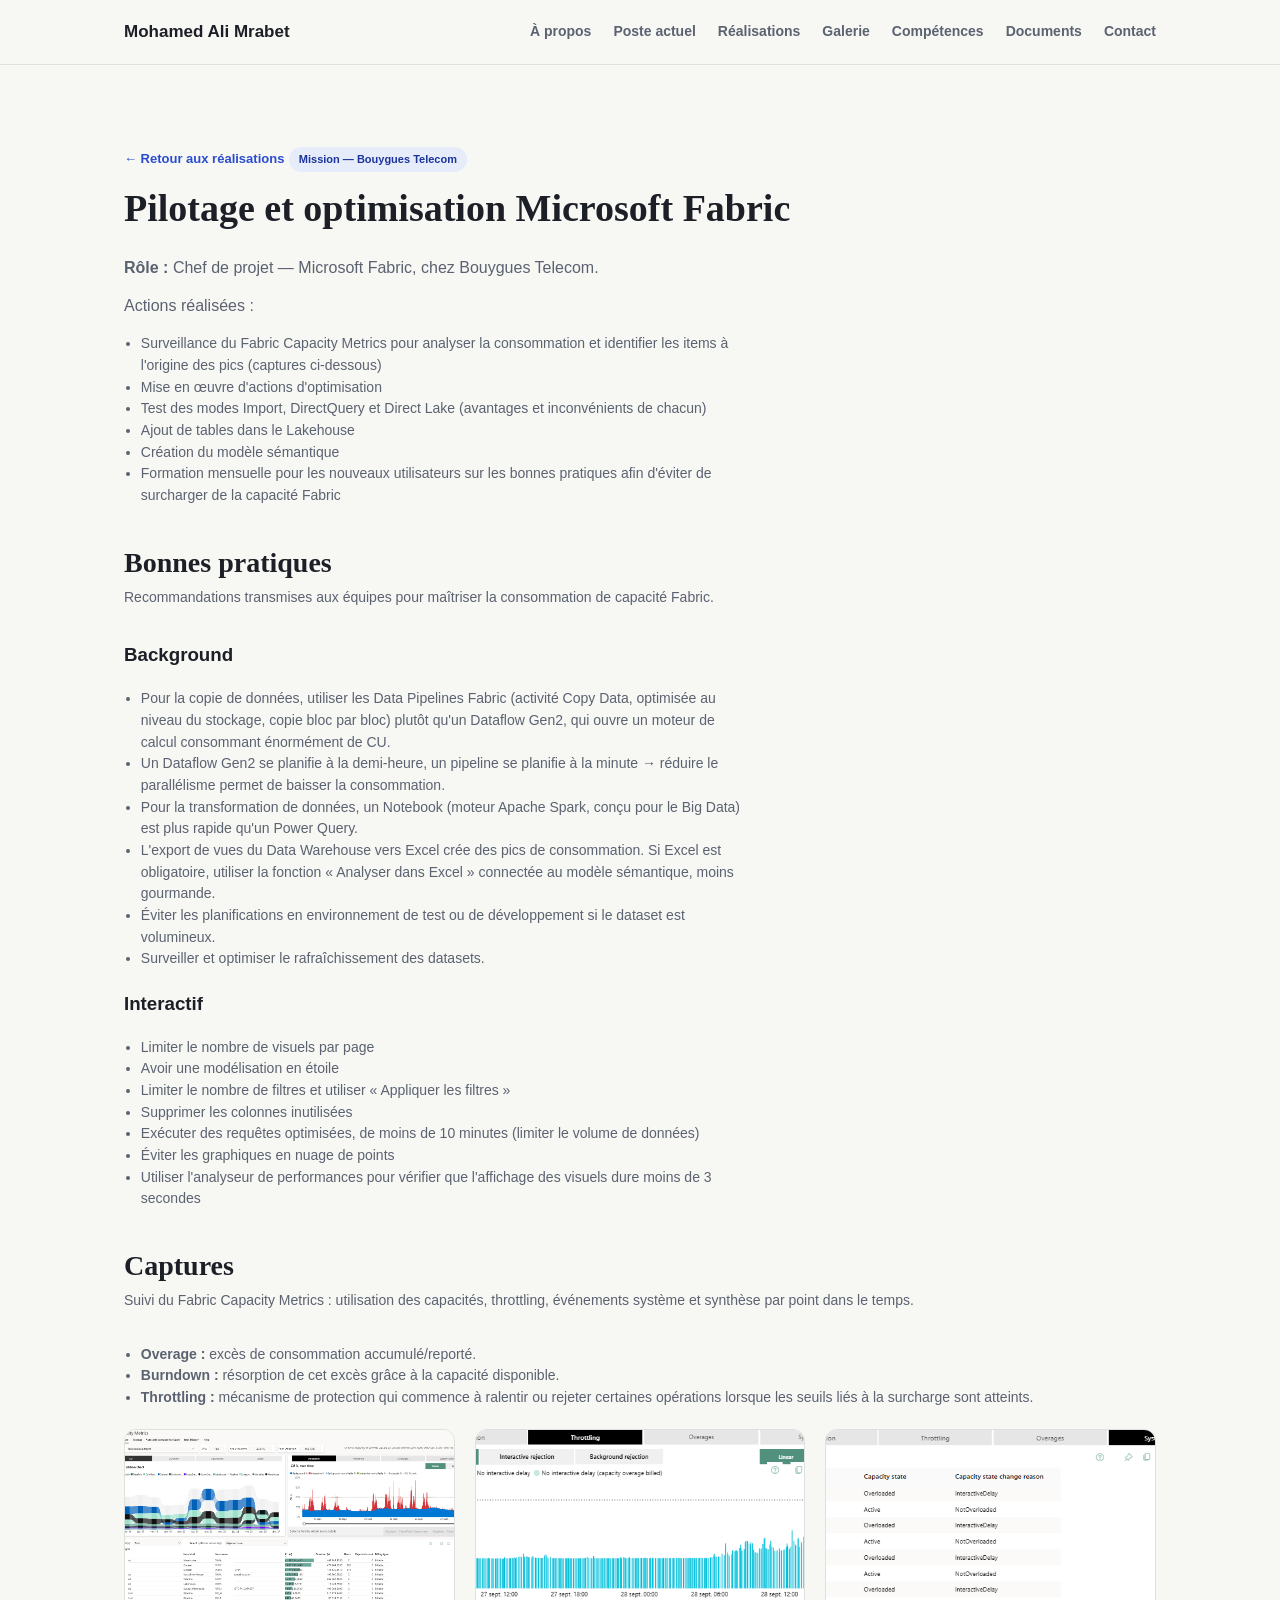
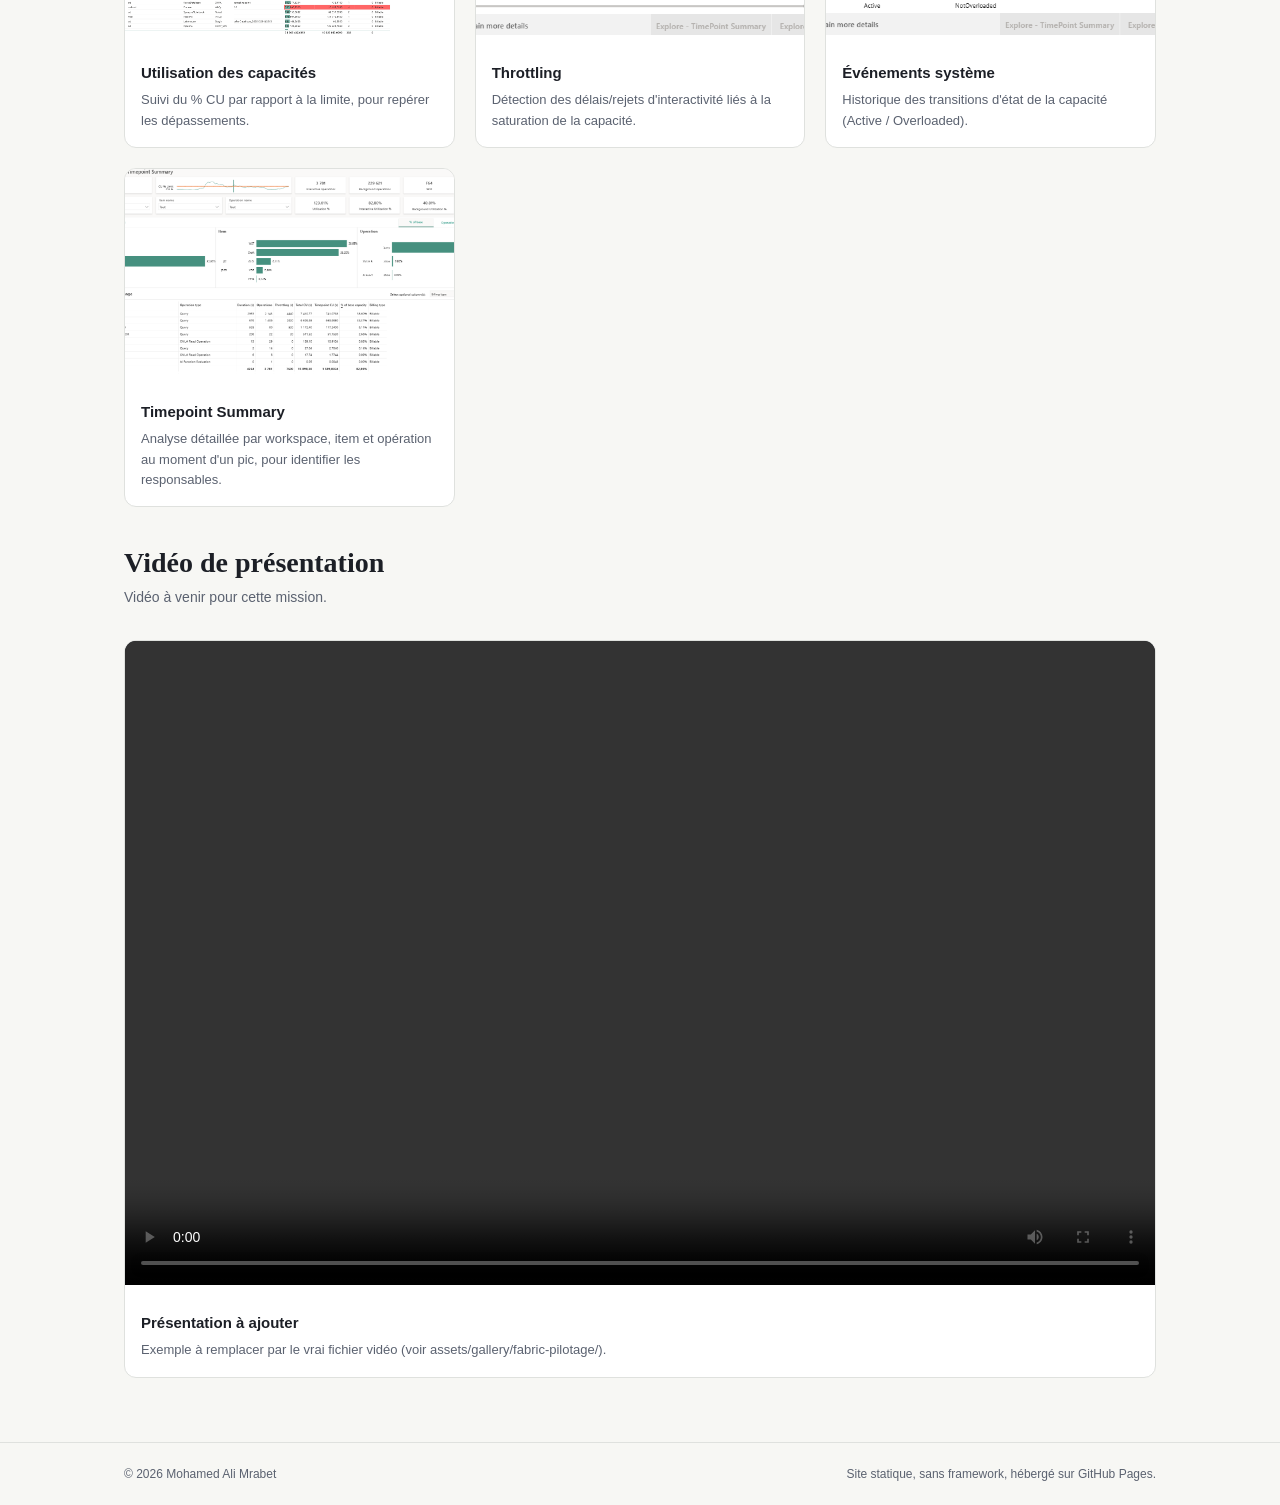
==== realisations/fabric-pilotage.html @ 80b80683 "Captures: ajoute les définitions Burndown et Throttling, corrige les fautes" ====
<!doctype html>
<html lang="fr">
<head>
  <meta charset="utf-8">
  <meta name="viewport" content="width=device-width, initial-scale=1">
  <meta name="theme-color" content="#f7f7f4">
  <title>Pilotage et optimisation Microsoft Fabric — Mohamed Ali Mrabet</title>
  <meta name="description" content="Détail de la mission de pilotage et d'optimisation Microsoft Fabric chez Bouygues Telecom.">
  <link rel="stylesheet" href="../assets/css/style.css">
</head>
<body>
  <header class="site-header">
    <div class="wrap">
      <a class="brand" href="../index.html#accueil">Mohamed Ali Mrabet</a>
      <button class="nav-toggle" id="nav-toggle" aria-expanded="false" aria-controls="primary-nav">
        <span></span><span></span><span></span>
        <span class="sr-only">Menu</span>
      </button>
      <nav class="primary-nav" id="primary-nav">
        <a href="../index.html#apropos">À propos</a>
        <a href="../index.html#poste-actuel">Poste actuel</a>
        <a href="../index.html#realisations">Réalisations</a>
        <a href="../galerie.html">Galerie</a>
        <a href="../index.html#competences">Compétences</a>
        <a href="../index.html#documents">Documents</a>
        <a href="../index.html#contact">Contact</a>
      </nav>
    </div>
  </header>

  <main>
    <section class="section">
      <div class="wrap">
        <a class="card-link" href="../index.html#realisations">← Retour aux réalisations</a>
        <span class="tag tag-progress" style="margin-top:18px;display:inline-block;">Mission — Bouygues Telecom</span>
        <h1 style="font:600 clamp(26px,4vw,38px)/1.2 Georgia, 'Times New Roman', serif; margin:14px 0 24px;">
          Pilotage et optimisation Microsoft Fabric
        </h1>

        <div class="about-text" style="max-width:70ch;">
          <p>
            <strong>Rôle :</strong> Chef de projet — Microsoft Fabric, chez Bouygues Telecom.
          </p>
          <p>Actions réalisées :</p>
          <ul style="color:var(--muted); font-size:14px; padding-left:1.2em; margin:0 0 14px;">
            <li>Surveillance du Fabric Capacity Metrics pour analyser la consommation et identifier les items à l'origine des pics (captures ci-dessous)</li>
            <li>Mise en œuvre d'actions d'optimisation</li>
            <li>Test des modes Import, DirectQuery et Direct Lake (avantages et inconvénients de chacun)</li>
            <li>Ajout de tables dans le Lakehouse</li>
            <li>Création du modèle sémantique</li>
            <li>Formation mensuelle pour les nouveaux utilisateurs sur les bonnes pratiques afin d'éviter de surcharger de la capacité Fabric</li>
          </ul>
        </div>

        <h2 style="margin-top:40px;">Bonnes pratiques</h2>
        <p class="section-intro">Recommandations transmises aux équipes pour maîtriser la consommation de capacité Fabric.</p>

        <div class="about-text" style="max-width:70ch;">
          <h3>Background</h3>
          <ul style="color:var(--muted); font-size:14px; padding-left:1.2em; margin:0 0 14px;">
            <li>
              Pour la copie de données, utiliser les Data Pipelines Fabric (activité Copy Data,
              optimisée au niveau du stockage, copie bloc par bloc) plutôt qu'un Dataflow Gen2, qui
              ouvre un moteur de calcul consommant énormément de CU.
            </li>
            <li>Un Dataflow Gen2 se planifie à la demi-heure, un pipeline se planifie à la minute → réduire le parallélisme permet de baisser la consommation.</li>
            <li>Pour la transformation de données, un Notebook (moteur Apache Spark, conçu pour le Big Data) est plus rapide qu'un Power Query.</li>
            <li>L'export de vues du Data Warehouse vers Excel crée des pics de consommation. Si Excel est obligatoire, utiliser la fonction « Analyser dans Excel » connectée au modèle sémantique, moins gourmande.</li>
            <li>Éviter les planifications en environnement de test ou de développement si le dataset est volumineux.</li>
            <li>Surveiller et optimiser le rafraîchissement des datasets.</li>
          </ul>

          <h3>Interactif</h3>
          <ul style="color:var(--muted); font-size:14px; padding-left:1.2em; margin:0 0 14px;">
            <li>Limiter le nombre de visuels par page</li>
            <li>Avoir une modélisation en étoile</li>
            <li>Limiter le nombre de filtres et utiliser « Appliquer les filtres »</li>
            <li>Supprimer les colonnes inutilisées</li>
            <li>Exécuter des requêtes optimisées, de moins de 10 minutes (limiter le volume de données)</li>
            <li>Éviter les graphiques en nuage de points</li>
            <li>Utiliser l'analyseur de performances pour vérifier que l'affichage des visuels dure moins de 3 secondes</li>
          </ul>
        </div>

        <h2 style="margin-top:40px;">Captures</h2>
        <p class="section-intro">Suivi du Fabric Capacity Metrics : utilisation des capacités, throttling, événements système et synthèse par point dans le temps.</p>
        <ul style="color:var(--muted); font-size:14px; padding-left:1.2em; margin:0 0 20px;">
          <li><strong>Overage :</strong> excès de consommation accumulé/reporté.</li>
          <li><strong>Burndown :</strong> résorption de cet excès grâce à la capacité disponible.</li>
          <li><strong>Throttling :</strong> mécanisme de protection qui commence à ralentir ou rejeter certaines opérations lorsque les seuils liés à la surcharge sont atteints.</li>
        </ul>
        <div class="gallery-grid">
          <article class="gallery-card">
            <div class="gallery-media">
              <img class="lightbox-trigger" src="../assets/gallery/fabric-pilotage/capacity-metrics-utilization.png" alt="Fabric Capacity Metrics : utilisation des capacités (CU %) dans le temps" loading="lazy">
            </div>
            <div class="gallery-body">
              <h3>Utilisation des capacités</h3>
              <p>Suivi du % CU par rapport à la limite, pour repérer les dépassements.</p>
            </div>
          </article>
          <article class="gallery-card">
            <div class="gallery-media">
              <img class="lightbox-trigger" src="../assets/gallery/fabric-pilotage/capacity-metrics-throttling.png" alt="Fabric Capacity Metrics : délai d'interactivité (throttling)" loading="lazy">
            </div>
            <div class="gallery-body">
              <h3>Throttling</h3>
              <p>Détection des délais/rejets d'interactivité liés à la saturation de la capacité.</p>
            </div>
          </article>
          <article class="gallery-card">
            <div class="gallery-media">
              <img class="lightbox-trigger" src="../assets/gallery/fabric-pilotage/capacity-metrics-system-events.png" alt="Fabric Capacity Metrics : événements système (changements d'état de capacité)" loading="lazy">
            </div>
            <div class="gallery-body">
              <h3>Événements système</h3>
              <p>Historique des transitions d'état de la capacité (Active / Overloaded).</p>
            </div>
          </article>
          <article class="gallery-card">
            <div class="gallery-media">
              <img class="lightbox-trigger" src="../assets/gallery/fabric-pilotage/capacity-metrics-timepoint-summary.png" alt="Fabric Capacity Metrics : synthèse détaillée à un instant donné (Timepoint Summary)" loading="lazy">
            </div>
            <div class="gallery-body">
              <h3>Timepoint Summary</h3>
              <p>Analyse détaillée par workspace, item et opération au moment d'un pic, pour identifier les responsables.</p>
            </div>
          </article>
        </div>

        <h2 style="margin-top:40px;">Vidéo de présentation</h2>
        <p class="section-intro">Vidéo à venir pour cette mission.</p>
        <div class="gallery-grid">
          <article class="gallery-card card-placeholder">
            <div class="gallery-media">
              <video src="../assets/gallery/fabric-pilotage/presentation.mp4" controls preload="metadata"></video>
            </div>
            <div class="gallery-body">
              <h3>Présentation à ajouter</h3>
              <p>Exemple à remplacer par le vrai fichier vidéo (voir assets/gallery/fabric-pilotage/).</p>
            </div>
          </article>
        </div>
      </div>
    </section>
  </main>

  <div class="lightbox" id="lightbox" hidden>
    <button class="lightbox-close" id="lightbox-close" aria-label="Fermer">✕</button>
    <div class="lightbox-content" id="lightbox-content"></div>
  </div>

  <footer class="site-footer">
    <div class="wrap">
      <span>&copy; <span id="year"></span> Mohamed Ali Mrabet</span>
      <span>Site statique, sans framework, hébergé sur GitHub Pages.</span>
    </div>
  </footer>

  <script src="../assets/js/main.js"></script>
  <script src="../assets/js/lightbox.js"></script>
</body>
</html>
---- assets/css/style.css ----
:root {
  color-scheme: light;
  --bg: #f7f7f4;
  --ink: #1c1f26;
  --muted: #5b6270;
  --line: #dfe1de;
  --card: #ffffff;
  --accent: #2a4dd0;
  --accent-dark: #1c359a;
  --accent-soft: #e7ecfb;
  --warn: #b4652e;
  font-family: "Segoe UI", Tahoma, sans-serif;
}
* { box-sizing: border-box; }
html { scroll-behavior: smooth; }
body { margin: 0; background: var(--bg); color: var(--ink); line-height: 1.55; }
.sr-only {
  position: absolute; width: 1px; height: 1px; padding: 0; margin: -1px;
  overflow: hidden; clip: rect(0,0,0,0); white-space: nowrap; border: 0;
}
.wrap { max-width: 1080px; margin: 0 auto; padding: 0 24px; }

/* Header */
.site-header {
  position: sticky; top: 0; z-index: 20; background: rgba(247,247,244,.92);
  backdrop-filter: blur(6px); border-bottom: 1px solid var(--line);
}
.site-header .wrap { display: flex; align-items: center; justify-content: space-between; min-height: 64px; }
.brand { font-weight: 700; color: var(--ink); text-decoration: none; font-size: 17px; }
.primary-nav { display: flex; gap: 22px; }
.primary-nav a { color: var(--muted); text-decoration: none; font-size: 14px; font-weight: 600; }
.primary-nav a:hover, .primary-nav a:focus-visible { color: var(--accent); }
.nav-toggle {
  display: none; flex-direction: column; justify-content: center; gap: 5px;
  width: 38px; height: 38px; border: 1px solid var(--line); background: var(--card);
  border-radius: 8px; cursor: pointer;
}
.nav-toggle span { display: block; height: 2px; margin: 0 8px; background: var(--ink); }

/* Hero */
.hero { padding: 76px 0 64px; }
.eyebrow { color: var(--accent); font-weight: 700; font-size: 13px; text-transform: uppercase; letter-spacing: .08em; margin: 0 0 14px; }
.hero h1 { font: 600 clamp(30px, 4.6vw, 46px)/1.15 Georgia, "Times New Roman", serif; margin: 0 0 18px; max-width: 18ch; }
.lead { color: var(--muted); max-width: 58ch; font-size: 16px; margin: 0 0 30px; }
.cta-row { display: flex; gap: 14px; flex-wrap: wrap; }
.btn {
  display: inline-block; padding: 12px 20px; border-radius: 8px; font-weight: 700;
  text-decoration: none; font-size: 14px; border: 1px solid transparent;
}
.btn-primary { background: var(--accent); color: #fff; }
.btn-primary:hover { background: var(--accent-dark); }
.btn-ghost { background: transparent; color: var(--ink); border-color: var(--line); }
.btn-ghost:hover { border-color: var(--accent); color: var(--accent); }

/* Sections */
.section { padding: 64px 0; }
.section.alt { background: #f0f1ec; }
.section h2 { font: 600 28px Georgia, "Times New Roman", serif; margin: 0 0 8px; }
.section-intro { color: var(--muted); margin: 0 0 32px; font-size: 14px; }
.realisation-group-title {
  font-size: 13px; font-weight: 700; text-transform: uppercase; letter-spacing: .06em;
  color: var(--accent); margin: 36px 0 16px;
}
.realisation-group-title:first-of-type { margin-top: 0; }

/* About */
.about-grid { display: grid; grid-template-columns: 180px 1fr; gap: 36px; align-items: start; }
.about-photo {
  width: 180px; height: 180px; border-radius: 12px; background: var(--accent-soft);
  display: flex; align-items: center; justify-content: center; color: var(--accent);
  font-weight: 700; border: 1px dashed var(--accent);
}
.about-text p { margin: 0 0 14px; color: var(--muted); }

/* Cards / réalisations */
.card-grid { display: grid; grid-template-columns: repeat(auto-fit, minmax(260px, 1fr)); gap: 20px; }
.card {
  background: var(--card); border: 1px solid var(--line); border-radius: 12px; padding: 22px;
}
.card h3 { margin: 10px 0 10px; font-size: 18px; }
.card p { color: var(--muted); font-size: 14px; margin: 0 0 14px; }
.card-placeholder { border-style: dashed; }
.card-clickable { display: block; text-decoration: none; color: inherit; transition: border-color .15s ease, transform .15s ease; }
.card-clickable:hover { border-color: var(--accent); transform: translateY(-2px); }
.tag {
  display: inline-block; font-size: 11px; font-weight: 700; padding: 4px 10px; border-radius: 999px;
}
.tag-progress { background: var(--accent-soft); color: var(--accent-dark); }
.tag-todo { background: #f5ece0; color: var(--warn); }
.tech-list { list-style: none; display: flex; flex-wrap: wrap; gap: 8px; margin: 0; padding: 0; }
.tech-list li { background: var(--bg); border: 1px solid var(--line); border-radius: 999px; padding: 4px 12px; font-size: 12px; color: var(--muted); }
.card-link { display: inline-block; margin-top: 14px; font-size: 13px; font-weight: 700; color: var(--accent); text-decoration: none; }
.card-link:hover { color: var(--accent-dark); }

/* Compétences */
.skills-grid { display: grid; grid-template-columns: repeat(auto-fit, minmax(220px, 1fr)); gap: 24px; }
.skill-group h3 { font-size: 15px; margin: 0 0 12px; }
.tag-list { list-style: none; margin: 0; padding: 0; display: flex; flex-wrap: wrap; gap: 8px; }
.tag-list li { background: var(--card); border: 1px solid var(--line); border-radius: 999px; padding: 6px 14px; font-size: 13px; }

/* Documents */
.doc-grid { display: grid; grid-template-columns: repeat(auto-fit, minmax(220px, 1fr)); gap: 18px; }
.doc-card {
  display: flex; flex-direction: column; gap: 6px; background: var(--card); border: 1px solid var(--line);
  border-radius: 12px; padding: 20px; text-decoration: none; color: var(--ink);
}
.doc-card:hover { border-color: var(--accent); }
.doc-icon { font-size: 22px; }
.doc-name { font-weight: 700; }
.doc-hint { font-size: 12px; color: var(--muted); }

/* Contact */
.contact-info { display: flex; gap: 20px; flex-wrap: wrap; color: var(--muted); font-size: 14px; margin: -16px 0 24px; }
.contact-info a { color: var(--muted); text-decoration: none; }
.contact-info a:hover { color: var(--accent); }
.contact-row { display: flex; gap: 14px; flex-wrap: wrap; }

/* Footer */
.site-footer { border-top: 1px solid var(--line); padding: 22px 0; }
.site-footer .wrap { display: flex; justify-content: space-between; flex-wrap: wrap; gap: 8px; color: var(--muted); font-size: 12px; }

/* Galerie */
.gallery-filters { display: flex; flex-wrap: wrap; gap: 10px; margin-bottom: 28px; }
.filter-chip {
  border: 1px solid var(--line); background: var(--card); border-radius: 999px; padding: 8px 16px;
  font-size: 13px; font-weight: 600; color: var(--muted); cursor: pointer;
}
.filter-chip.active, .filter-chip:hover { border-color: var(--accent); color: var(--accent); }
.gallery-grid { display: grid; grid-template-columns: repeat(auto-fit, minmax(260px, 1fr)); gap: 20px; }
.gallery-card { background: var(--card); border: 1px solid var(--line); border-radius: 12px; overflow: hidden; }
.gallery-media { aspect-ratio: 16 / 10; background: var(--bg); display: flex; align-items: center; justify-content: center; }
.gallery-media img { width: 100%; height: 100%; object-fit: cover; cursor: zoom-in; }
.gallery-media iframe { width: 100%; height: 100%; border: 0; }
.gallery-media video { width: 100%; height: 100%; object-fit: contain; background: #10121a; }
.gallery-file-link {
  display: flex; flex-direction: column; align-items: center; gap: 8px; color: var(--accent);
  text-decoration: none; font-weight: 700; font-size: 13px;
}
.gallery-file-icon { font-size: 30px; }
.gallery-body { padding: 16px; }
.gallery-body h3 { margin: 10px 0 6px; font-size: 15px; }
.gallery-body p { margin: 0; color: var(--muted); font-size: 13px; }

.lightbox {
  position: fixed; inset: 0; background: rgba(20, 22, 27, .88); z-index: 50;
  display: flex; align-items: center; justify-content: center; padding: 32px;
}
.lightbox[hidden] { display: none; }
.lightbox-content img { max-width: 100%; max-height: 88vh; border-radius: 8px; }
.lightbox-close {
  position: absolute; top: 20px; right: 24px; background: transparent; border: 0; color: #fff;
  font-size: 22px; cursor: pointer;
}

/* Responsive */
@media (max-width: 760px) {
  .primary-nav {
    position: absolute; top: 64px; left: 0; right: 0; background: var(--bg);
    flex-direction: column; padding: 16px 24px; border-bottom: 1px solid var(--line);
    display: none;
  }
  .primary-nav.open { display: flex; }
  .nav-toggle { display: flex; }
  .about-grid { grid-template-columns: 1fr; }
  .about-photo { width: 120px; height: 120px; }
}
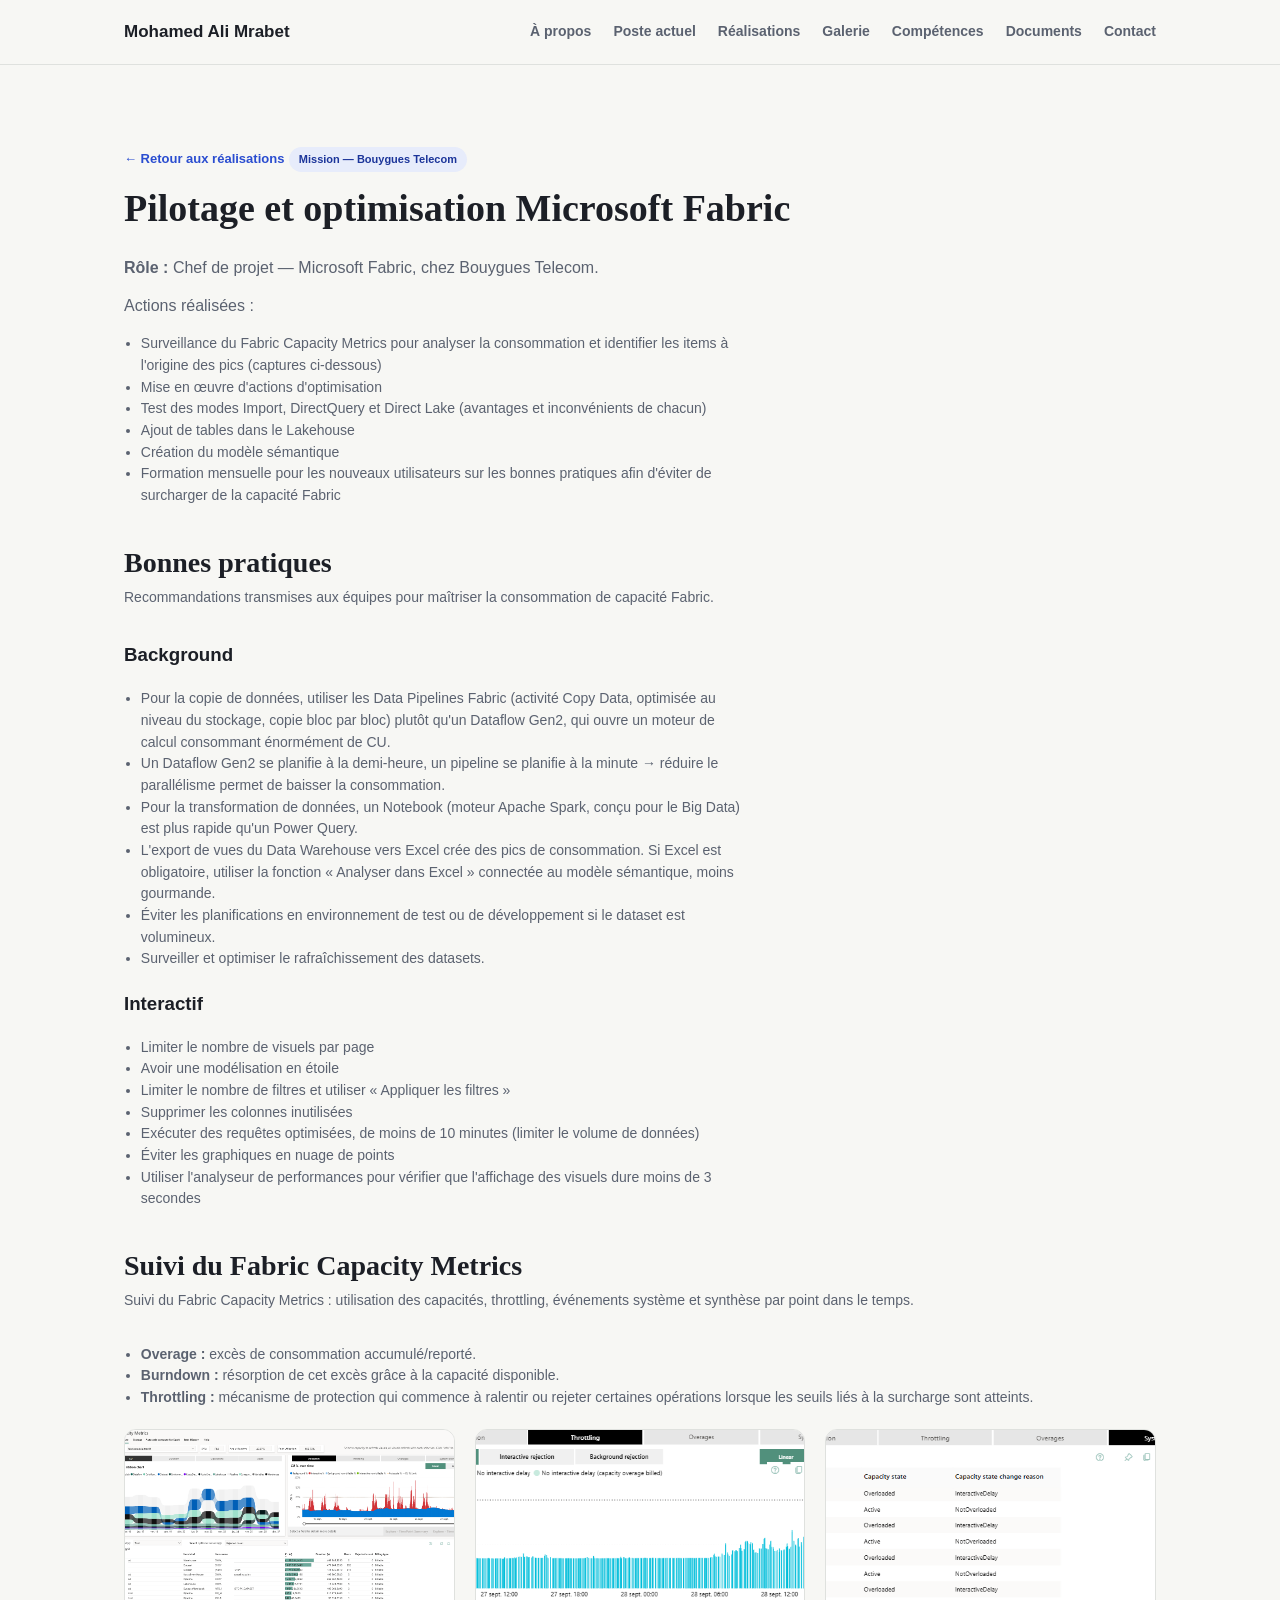
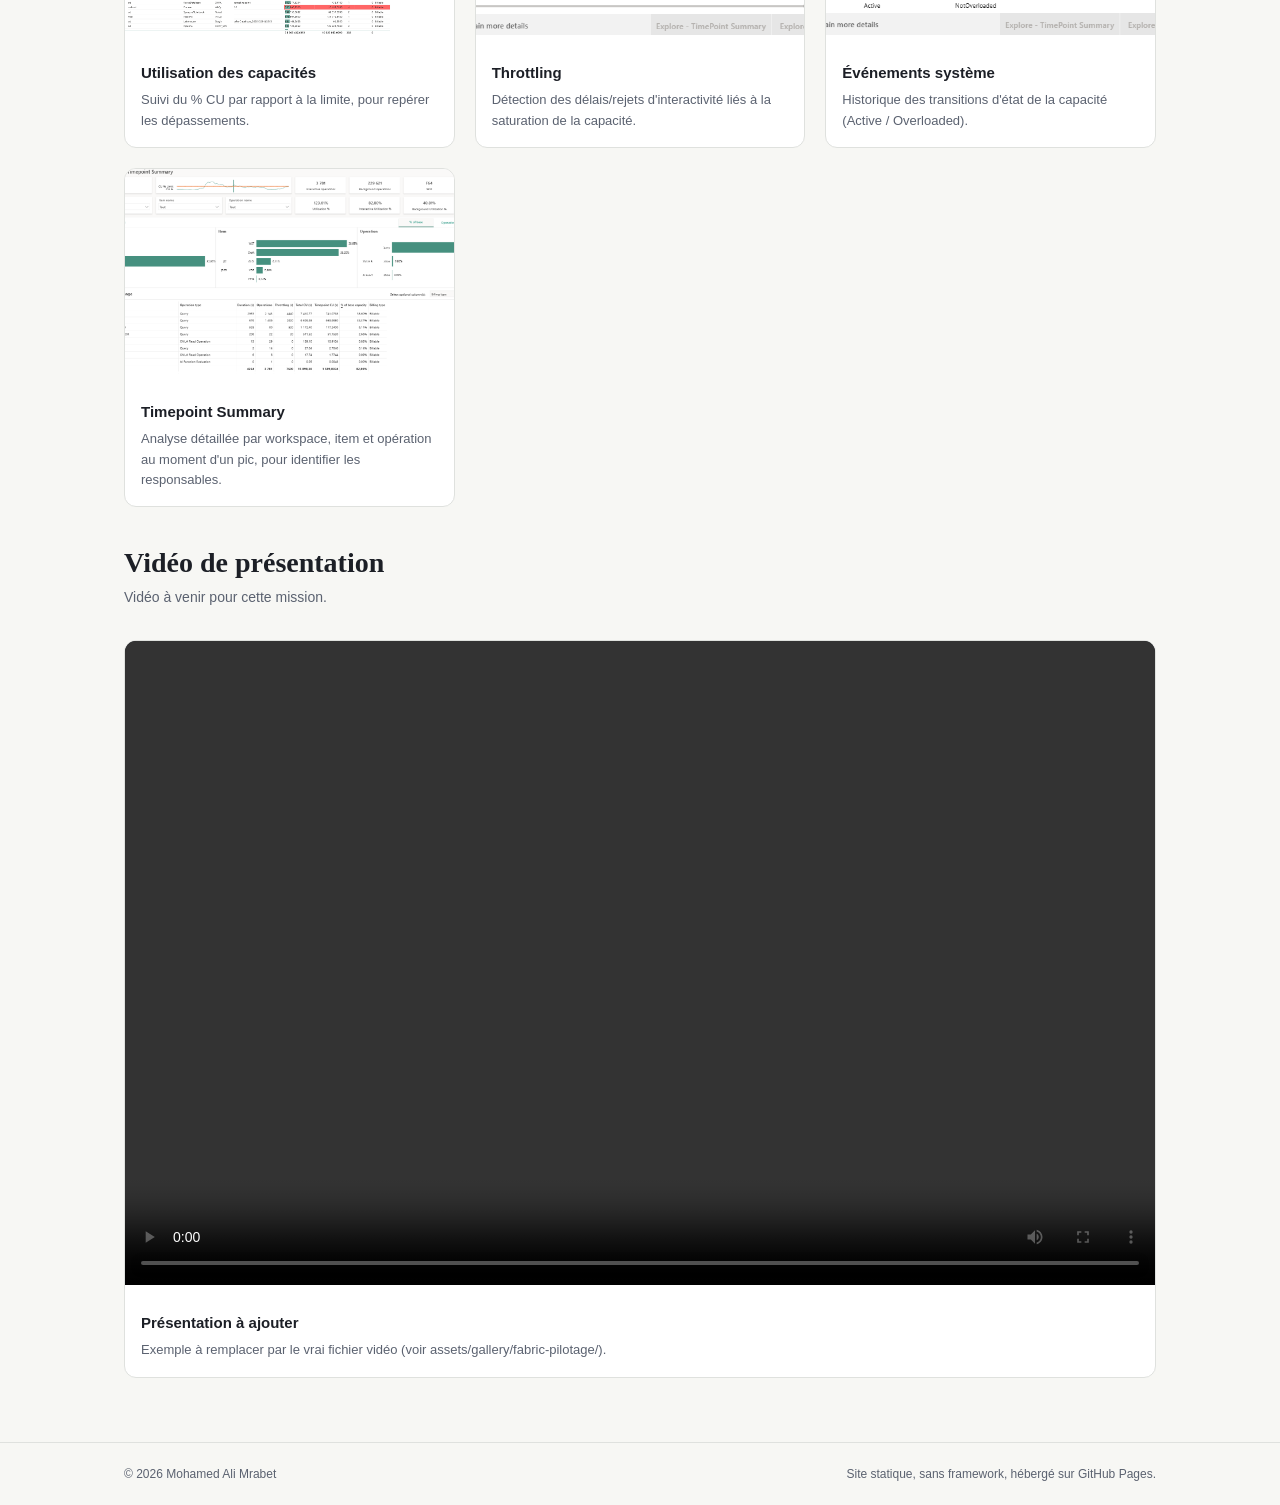
==== commit 8a4abe20: "Renomme la section Captures en Suivi du Fabric Capacity Metrics" ====
--- a/realisations/fabric-pilotage.html
+++ b/realisations/fabric-pilotage.html
@@ -82,7 +82,7 @@
           </ul>
         </div>
 
-        <h2 style="margin-top:40px;">Captures</h2>
+        <h2 style="margin-top:40px;">Suivi du Fabric Capacity Metrics</h2>
         <p class="section-intro">Suivi du Fabric Capacity Metrics : utilisation des capacités, throttling, événements système et synthèse par point dans le temps.</p>
         <ul style="color:var(--muted); font-size:14px; padding-left:1.2em; margin:0 0 20px;">
           <li><strong>Overage :</strong> excès de consommation accumulé/reporté.</li>
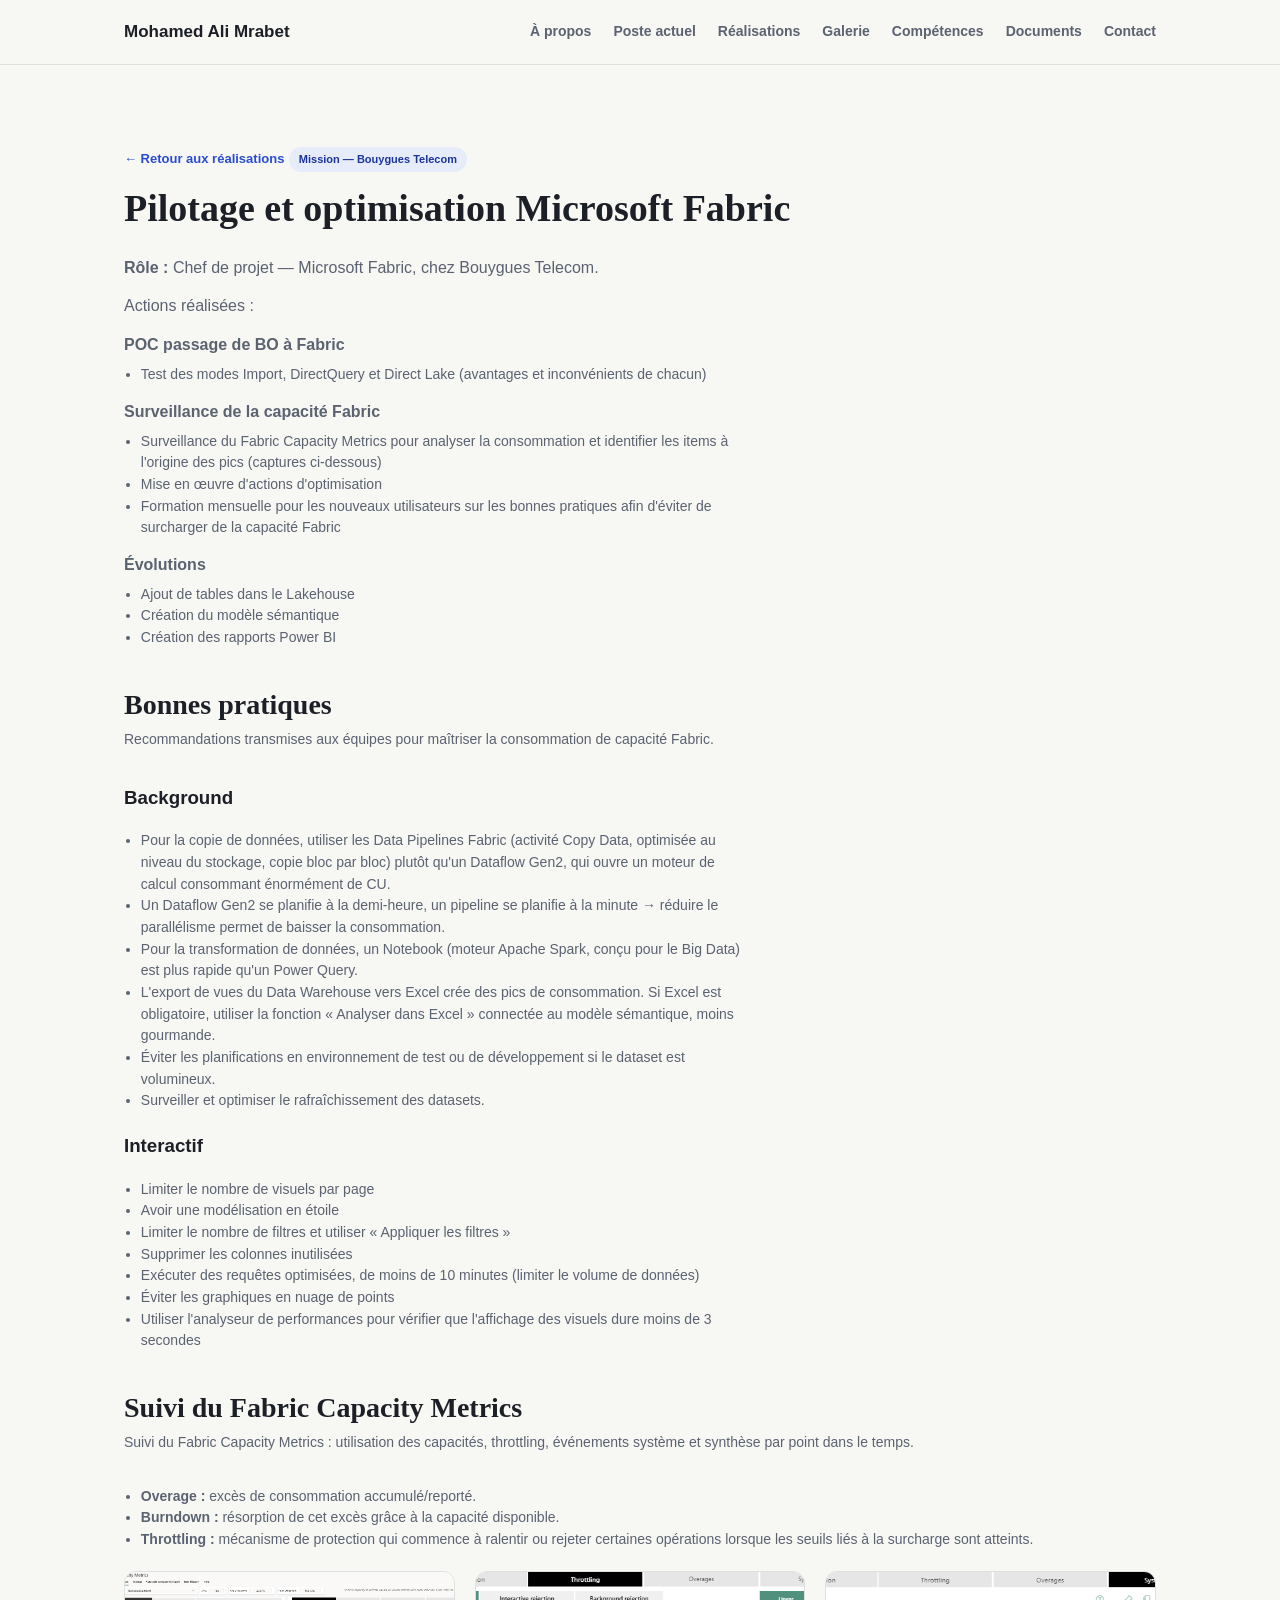
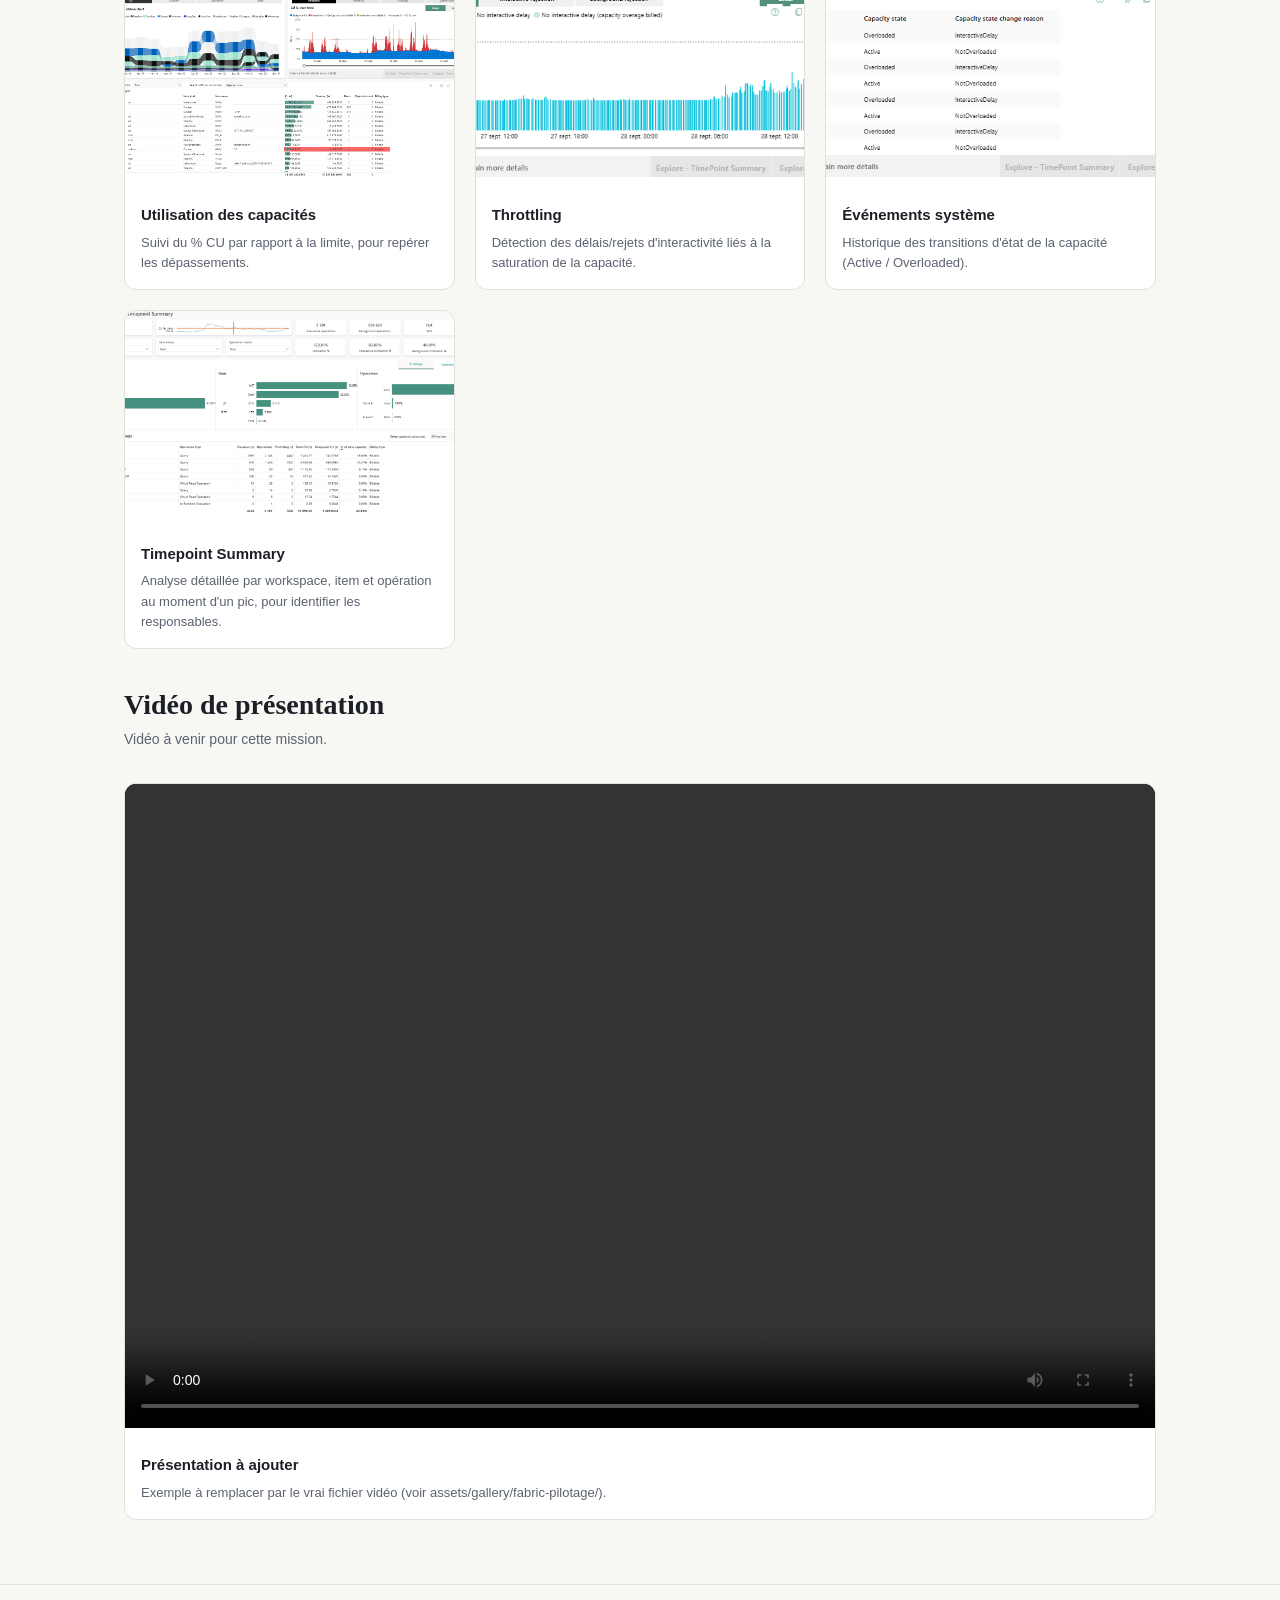
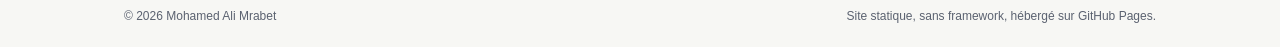
==== commit 490ae7e3: "Mission Microsoft Fabric: réorganise les actions en 3 sous-groupes, ajoute la création des rapports " ====
--- a/realisations/fabric-pilotage.html
+++ b/realisations/fabric-pilotage.html
@@ -42,13 +42,24 @@
             <strong>Rôle :</strong> Chef de projet — Microsoft Fabric, chez Bouygues Telecom.
           </p>
           <p>Actions réalisées :</p>
+
+          <p style="font-weight:700; margin:0 0 6px;">POC passage de BO à Fabric</p>
+          <ul style="color:var(--muted); font-size:14px; padding-left:1.2em; margin:0 0 14px;">
+            <li>Test des modes Import, DirectQuery et Direct Lake (avantages et inconvénients de chacun)</li>
+          </ul>
+
+          <p style="font-weight:700; margin:0 0 6px;">Surveillance de la capacité Fabric</p>
           <ul style="color:var(--muted); font-size:14px; padding-left:1.2em; margin:0 0 14px;">
             <li>Surveillance du Fabric Capacity Metrics pour analyser la consommation et identifier les items à l'origine des pics (captures ci-dessous)</li>
             <li>Mise en œuvre d'actions d'optimisation</li>
-            <li>Test des modes Import, DirectQuery et Direct Lake (avantages et inconvénients de chacun)</li>
+            <li>Formation mensuelle pour les nouveaux utilisateurs sur les bonnes pratiques afin d'éviter de surcharger de la capacité Fabric</li>
+          </ul>
+
+          <p style="font-weight:700; margin:0 0 6px;">Évolutions</p>
+          <ul style="color:var(--muted); font-size:14px; padding-left:1.2em; margin:0 0 14px;">
             <li>Ajout de tables dans le Lakehouse</li>
             <li>Création du modèle sémantique</li>
-            <li>Formation mensuelle pour les nouveaux utilisateurs sur les bonnes pratiques afin d'éviter de surcharger de la capacité Fabric</li>
+            <li>Création des rapports Power BI</li>
           </ul>
         </div>
 
--- a/assets/css/style.css
+++ b/assets/css/style.css
@@ -82,6 +82,26 @@
 .card-placeholder { border-style: dashed; }
 .card-clickable { display: block; text-decoration: none; color: inherit; transition: border-color .15s ease, transform .15s ease; }
 .card-clickable:hover { border-color: var(--accent); transform: translateY(-2px); }
+.tile-grid { display: grid; grid-template-columns: repeat(auto-fit, minmax(170px, 1fr)); gap: 14px; margin-bottom: 8px; }
+.tile {
+  display: flex; flex-direction: column; gap: 8px; background: var(--card); border: 1px solid var(--line);
+  border-radius: 10px; padding: 8px; text-decoration: none; color: var(--ink);
+  transition: border-color .15s ease, transform .15s ease;
+}
+.tile:not(.tile-placeholder):hover { border-color: var(--accent); transform: translateY(-2px); }
+.tile-placeholder { opacity: .55; cursor: default; }
+.tile-banner {
+  height: 90px; border-radius: 6px; display: flex; align-items: center; justify-content: center;
+  color: #fff; font-weight: 700; font-size: 13px; text-align: center; padding: 6px;
+  border: 2px solid #000;
+}
+.tile-banner-logo { background: #fff; }
+.tile-banner-logo img { max-width: 88%; max-height: 80%; object-fit: contain; }
+.tile-button {
+  display: block; text-align: center; border: 1px solid var(--line); border-radius: 5px; padding: 6px 6px;
+  font-size: 10px; font-weight: 700; text-transform: uppercase; letter-spacing: .04em; color: var(--muted);
+}
+.tile:not(.tile-placeholder):hover .tile-button { border-color: var(--accent); color: var(--accent); }
 .tag {
   display: inline-block; font-size: 11px; font-weight: 700; padding: 4px 10px; border-radius: 999px;
 }
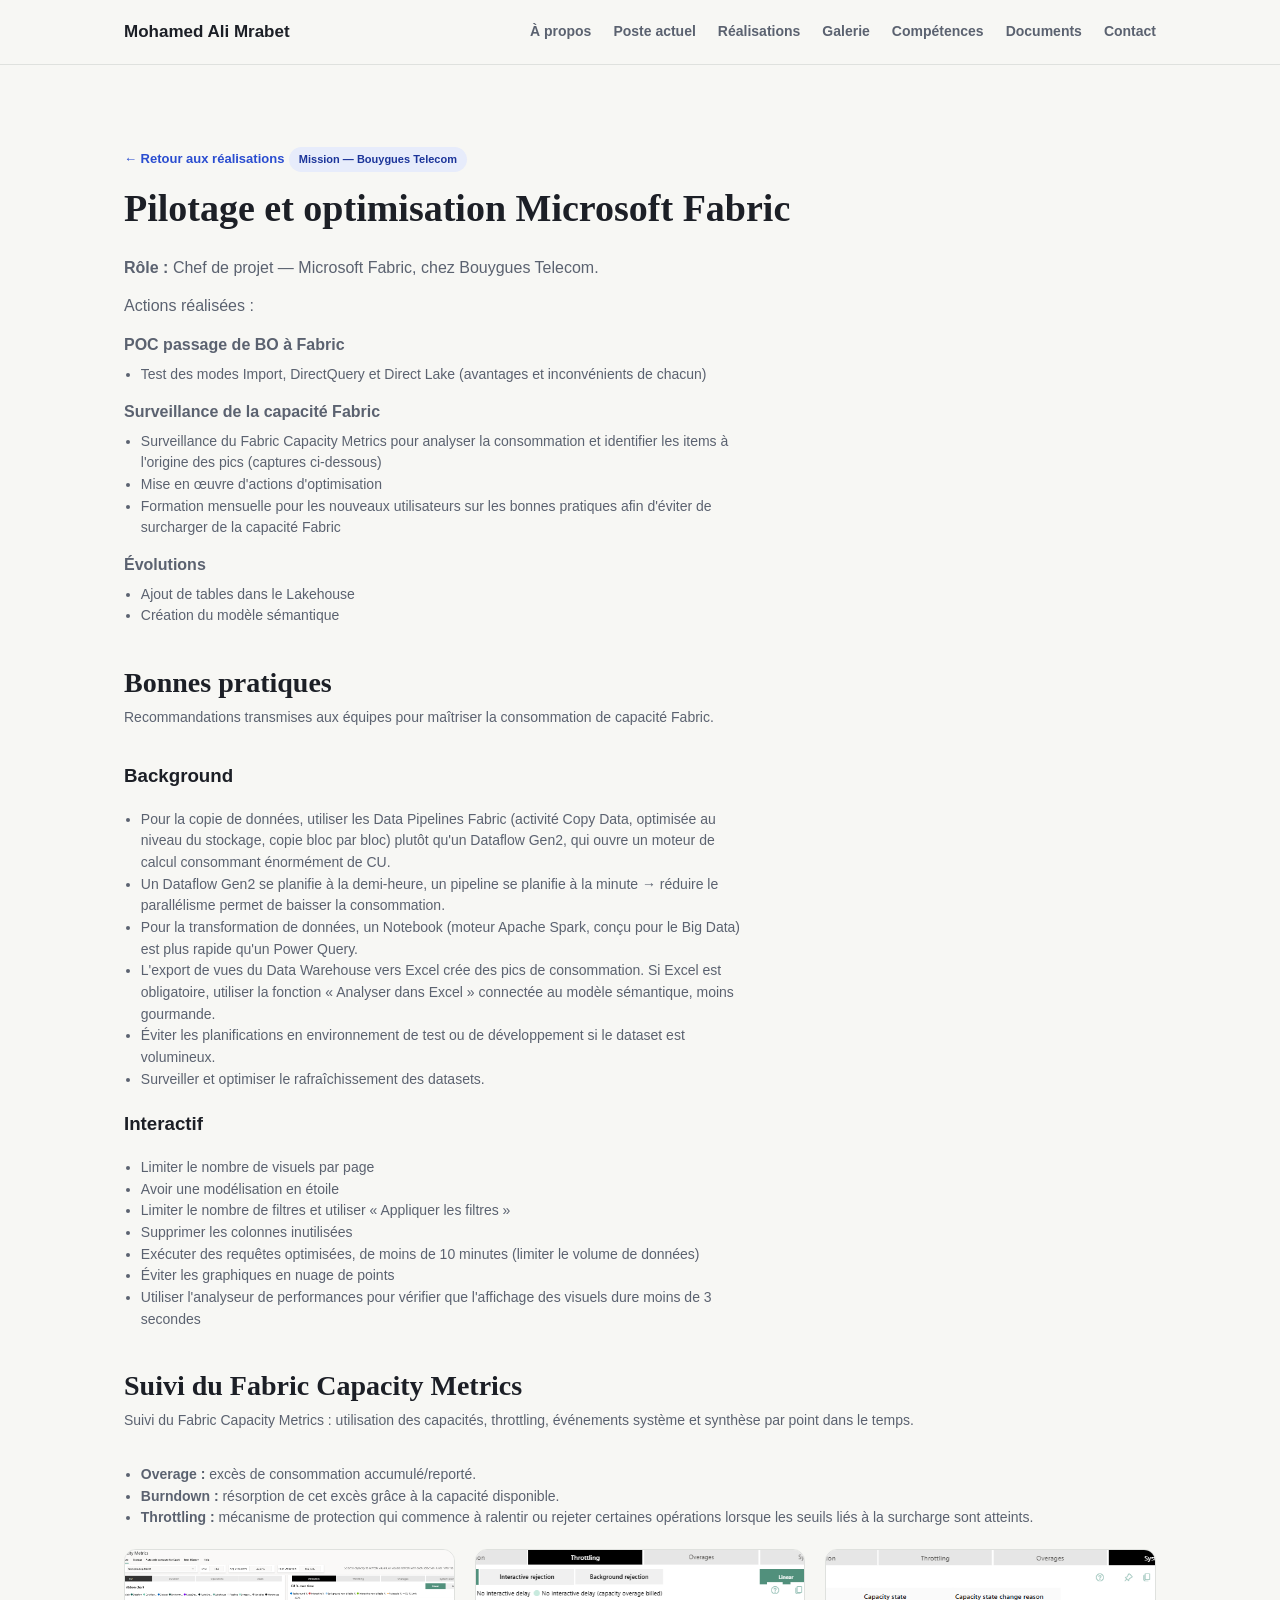
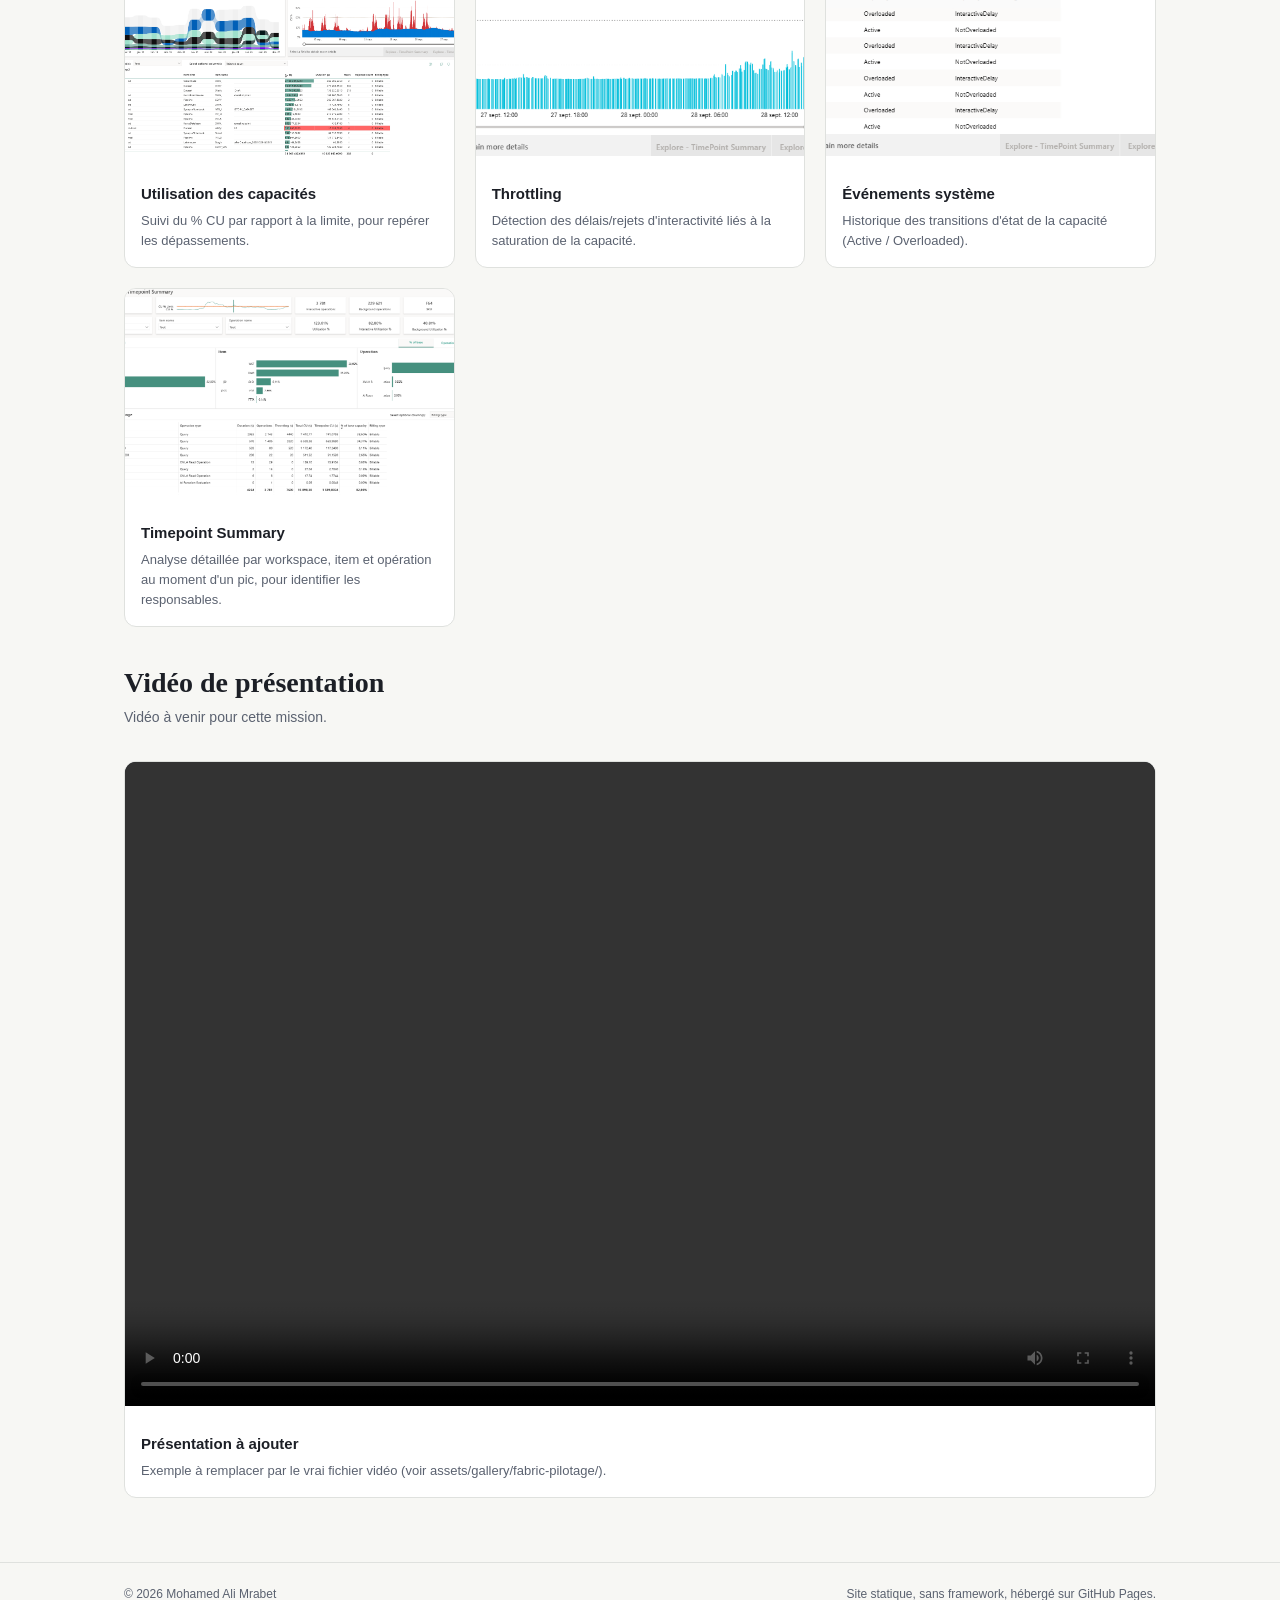
==== commit bcbb8d1f: "Évolutions: retire le point Création des rapports Power BI" ====
--- a/realisations/fabric-pilotage.html
+++ b/realisations/fabric-pilotage.html
@@ -59,7 +59,6 @@
           <ul style="color:var(--muted); font-size:14px; padding-left:1.2em; margin:0 0 14px;">
             <li>Ajout de tables dans le Lakehouse</li>
             <li>Création du modèle sémantique</li>
-            <li>Création des rapports Power BI</li>
           </ul>
         </div>
 
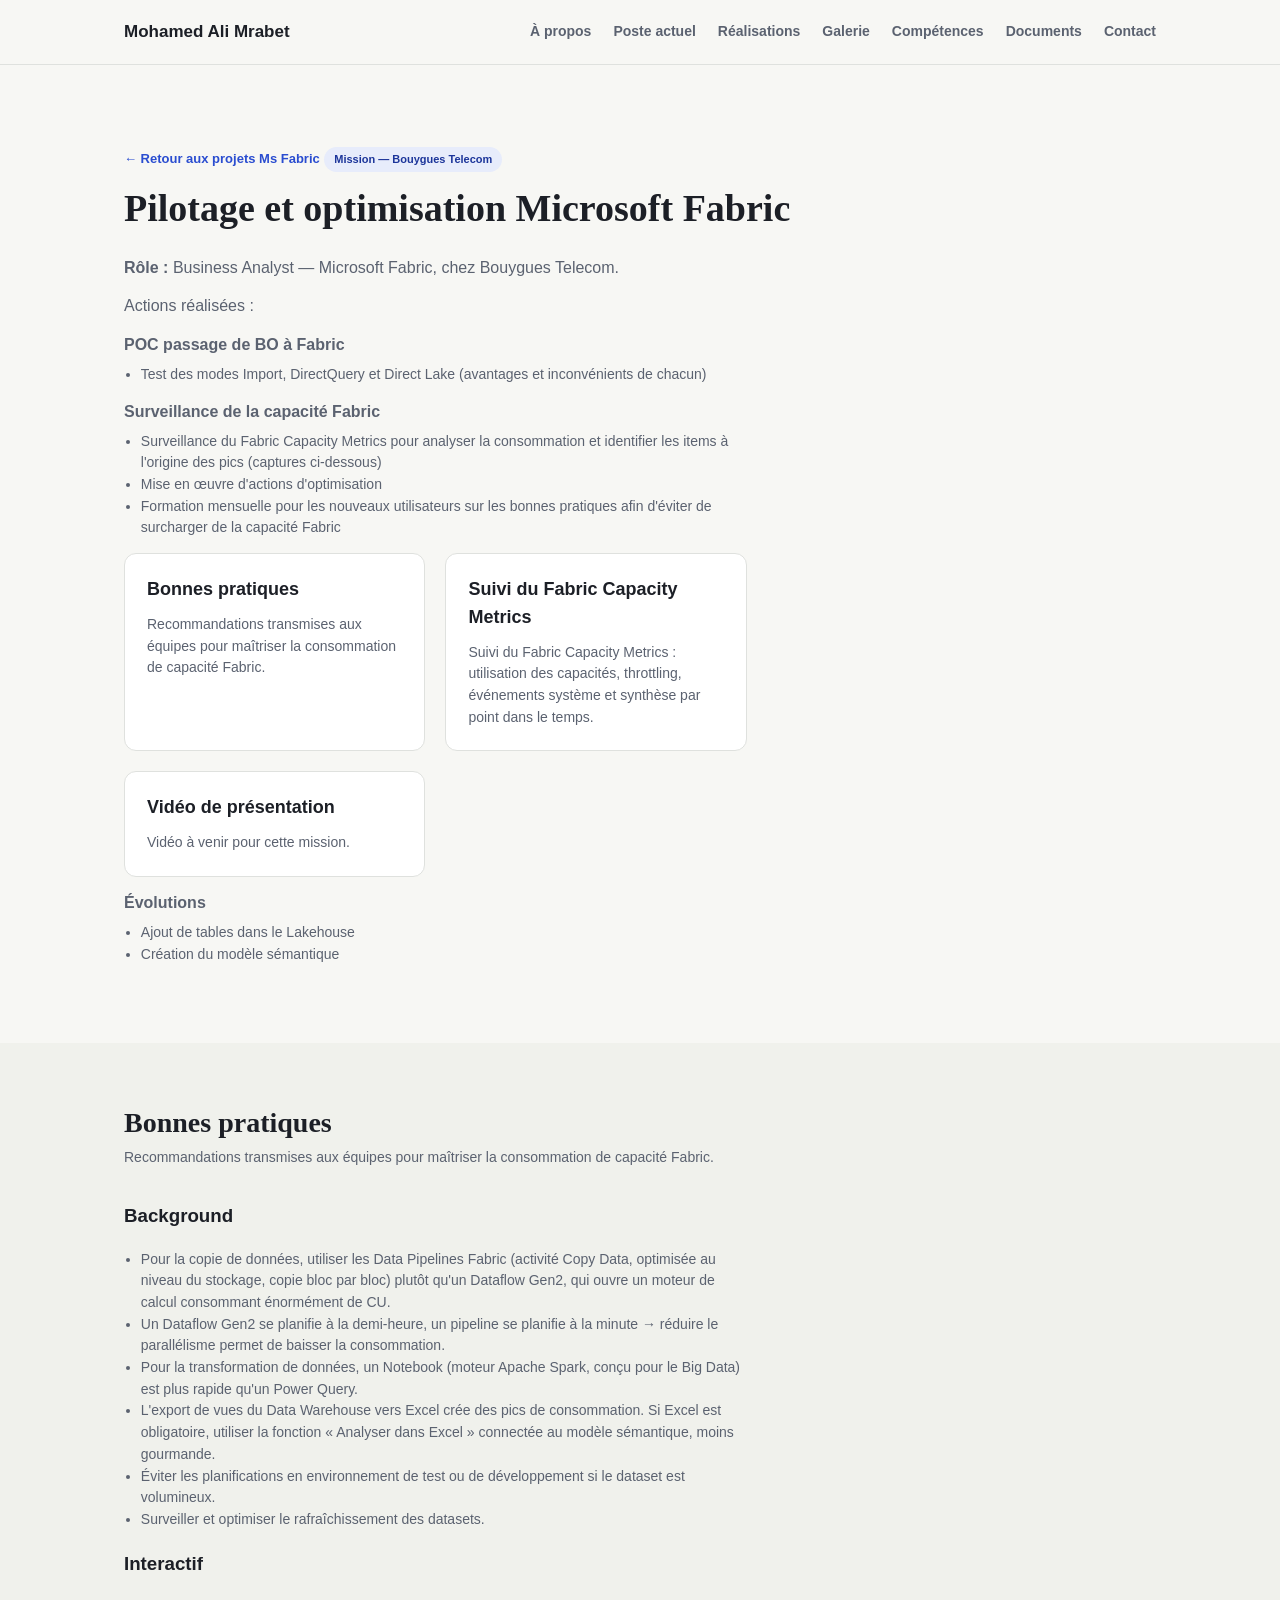
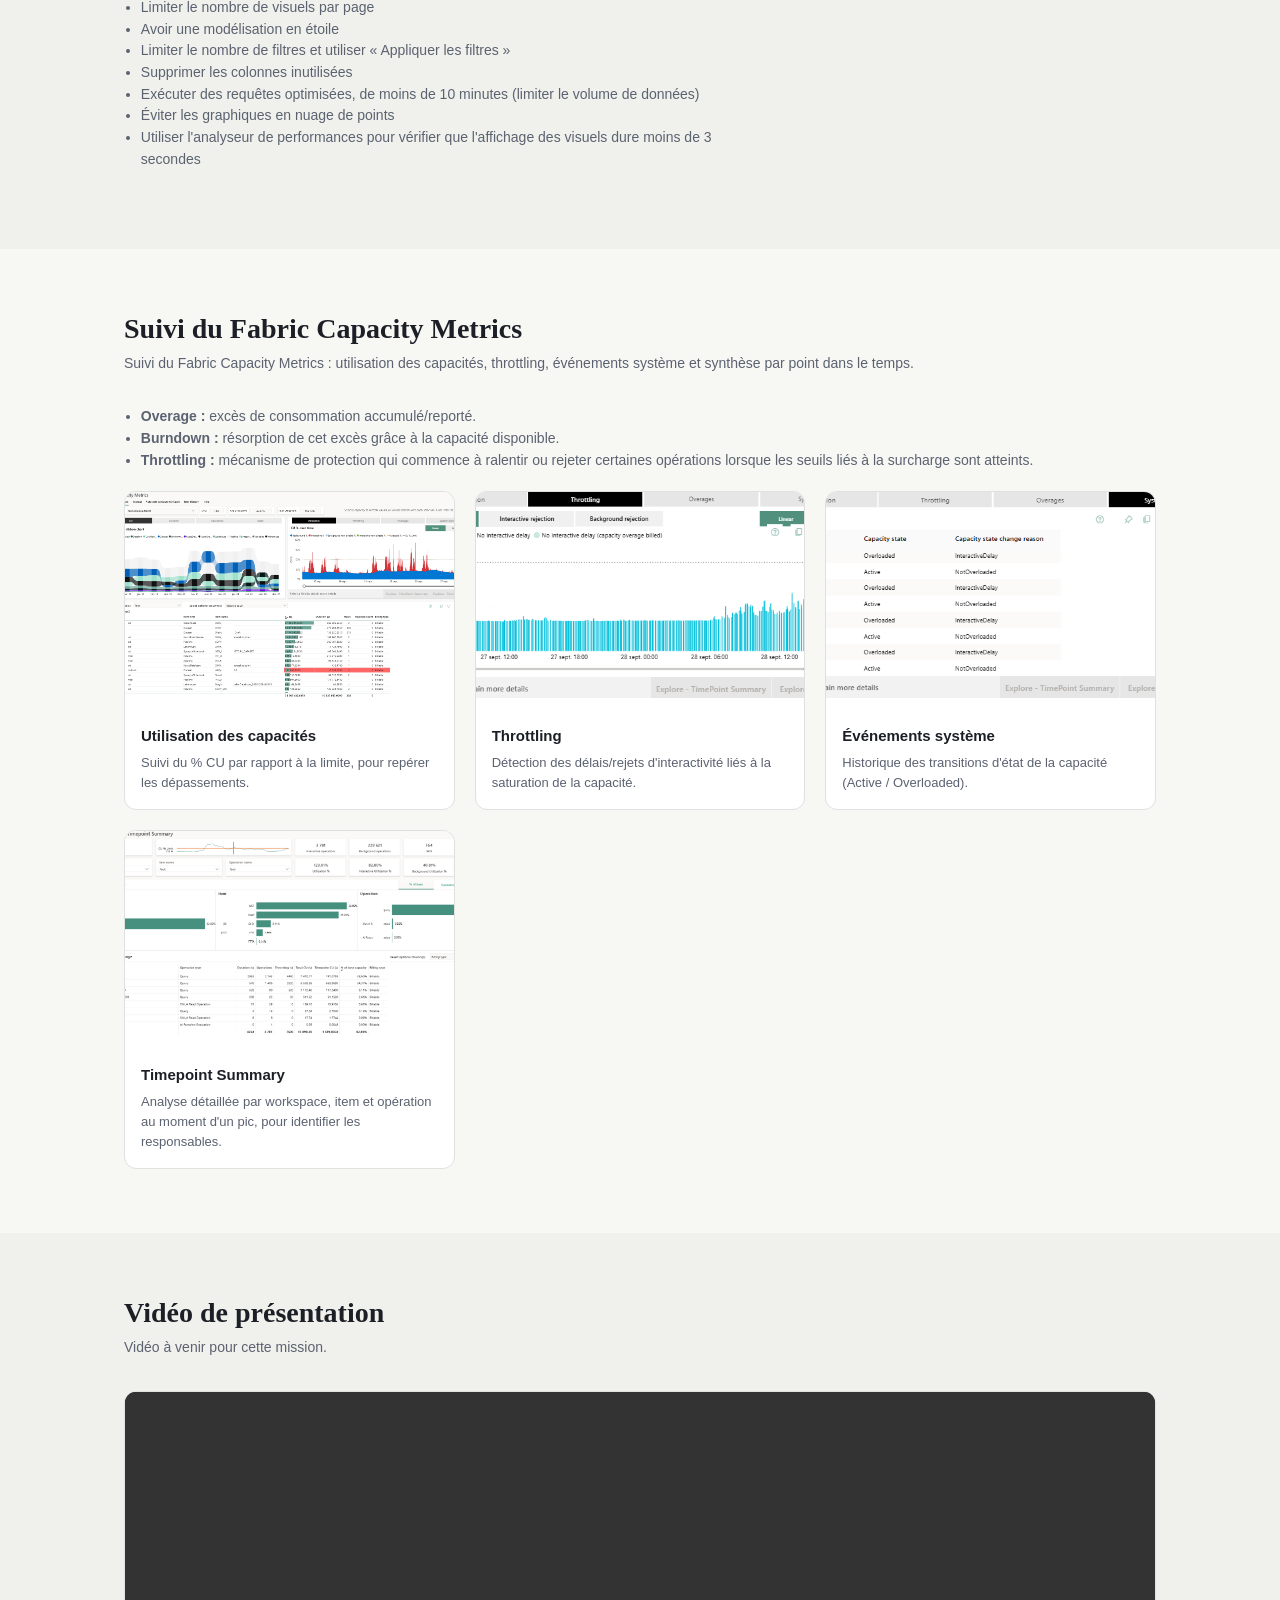
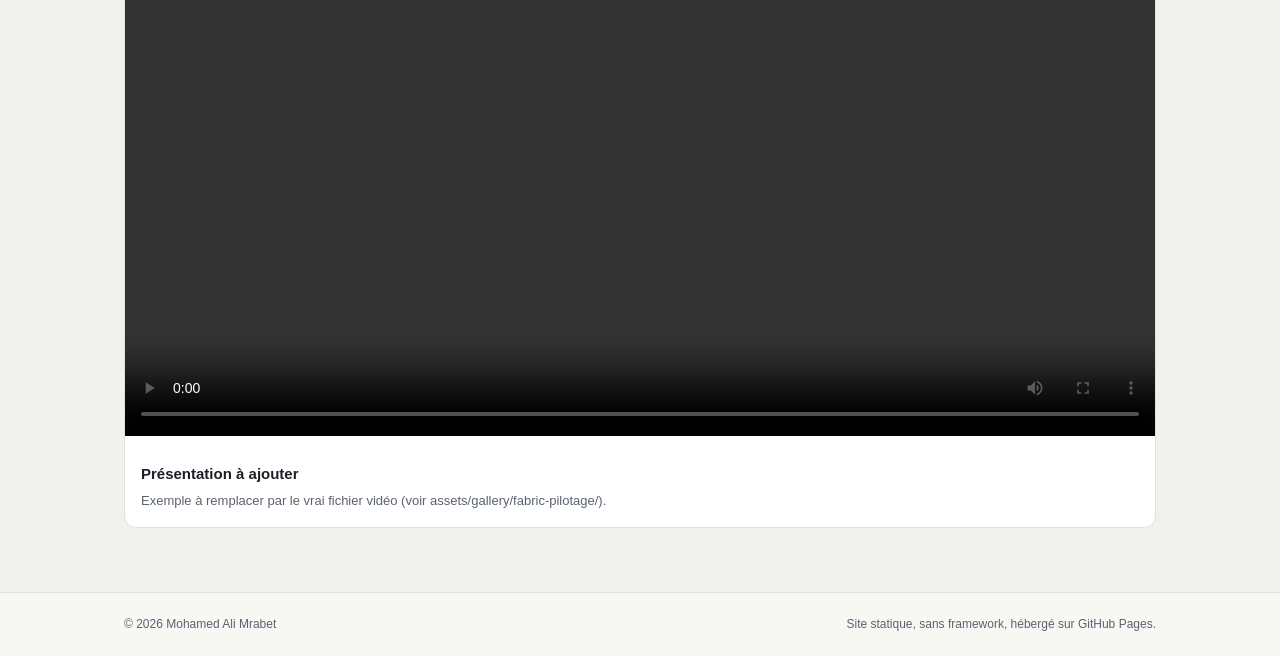
==== commit 32b78ce7: "Pages dediees Microsoft Fabric/Power BI/Python, refonte fabric-pilotage en sections avec blocs de na" ====
--- a/realisations/fabric-pilotage.html
+++ b/realisations/fabric-pilotage.html
@@ -31,7 +31,7 @@
   <main>
     <section class="section">
       <div class="wrap">
-        <a class="card-link" href="../index.html#realisations">← Retour aux réalisations</a>
+        <a class="card-link" href="microsoft-fabric.html">← Retour aux projets Ms Fabric</a>
         <span class="tag tag-progress" style="margin-top:18px;display:inline-block;">Mission — Bouygues Telecom</span>
         <h1 style="font:600 clamp(26px,4vw,38px)/1.2 Georgia, 'Times New Roman', serif; margin:14px 0 24px;">
           Pilotage et optimisation Microsoft Fabric
@@ -39,7 +39,7 @@
 
         <div class="about-text" style="max-width:70ch;">
           <p>
-            <strong>Rôle :</strong> Chef de projet — Microsoft Fabric, chez Bouygues Telecom.
+            <strong>Rôle :</strong> Business Analyst — Microsoft Fabric, chez Bouygues Telecom.
           </p>
           <p>Actions réalisées :</p>
 
@@ -55,14 +55,33 @@
             <li>Formation mensuelle pour les nouveaux utilisateurs sur les bonnes pratiques afin d'éviter de surcharger de la capacité Fabric</li>
           </ul>
 
+          <div class="card-grid" style="margin:0 0 14px;">
+            <a class="card card-clickable" href="#bonnes-pratiques">
+              <h3 style="margin-top:0;">Bonnes pratiques</h3>
+              <p>Recommandations transmises aux équipes pour maîtriser la consommation de capacité Fabric.</p>
+            </a>
+            <a class="card card-clickable" href="#suivi-capacity-metrics">
+              <h3 style="margin-top:0;">Suivi du Fabric Capacity Metrics</h3>
+              <p>Suivi du Fabric Capacity Metrics : utilisation des capacités, throttling, événements système et synthèse par point dans le temps.</p>
+            </a>
+            <a class="card card-clickable" href="#video-presentation">
+              <h3 style="margin-top:0;">Vidéo de présentation</h3>
+              <p>Vidéo à venir pour cette mission.</p>
+            </a>
+          </div>
+
           <p style="font-weight:700; margin:0 0 6px;">Évolutions</p>
           <ul style="color:var(--muted); font-size:14px; padding-left:1.2em; margin:0 0 14px;">
             <li>Ajout de tables dans le Lakehouse</li>
             <li>Création du modèle sémantique</li>
           </ul>
         </div>
-
-        <h2 style="margin-top:40px;">Bonnes pratiques</h2>
+      </div>
+    </section>
+
+    <section id="bonnes-pratiques" class="section alt">
+      <div class="wrap">
+        <h2>Bonnes pratiques</h2>
         <p class="section-intro">Recommandations transmises aux équipes pour maîtriser la consommation de capacité Fabric.</p>
 
         <div class="about-text" style="max-width:70ch;">
@@ -91,8 +110,12 @@
             <li>Utiliser l'analyseur de performances pour vérifier que l'affichage des visuels dure moins de 3 secondes</li>
           </ul>
         </div>
-
-        <h2 style="margin-top:40px;">Suivi du Fabric Capacity Metrics</h2>
+      </div>
+    </section>
+
+    <section id="suivi-capacity-metrics" class="section">
+      <div class="wrap">
+        <h2>Suivi du Fabric Capacity Metrics</h2>
         <p class="section-intro">Suivi du Fabric Capacity Metrics : utilisation des capacités, throttling, événements système et synthèse par point dans le temps.</p>
         <ul style="color:var(--muted); font-size:14px; padding-left:1.2em; margin:0 0 20px;">
           <li><strong>Overage :</strong> excès de consommation accumulé/reporté.</li>
@@ -137,8 +160,12 @@
             </div>
           </article>
         </div>
-
-        <h2 style="margin-top:40px;">Vidéo de présentation</h2>
+      </div>
+    </section>
+
+    <section id="video-presentation" class="section alt">
+      <div class="wrap">
+        <h2>Vidéo de présentation</h2>
         <p class="section-intro">Vidéo à venir pour cette mission.</p>
         <div class="gallery-grid">
           <article class="gallery-card card-placeholder">
--- a/assets/css/style.css
+++ b/assets/css/style.css
@@ -40,7 +40,7 @@
 /* Hero */
 .hero { padding: 76px 0 64px; }
 .eyebrow { color: var(--accent); font-weight: 700; font-size: 13px; text-transform: uppercase; letter-spacing: .08em; margin: 0 0 14px; }
-.hero h1 { font: 600 clamp(30px, 4.6vw, 46px)/1.15 Georgia, "Times New Roman", serif; margin: 0 0 18px; max-width: 18ch; }
+.hero h1 { font: 600 clamp(24px, 3.4vw, 34px)/1.15 Georgia, "Times New Roman", serif; margin: 0 0 18px; max-width: 18ch; }
 .lead { color: var(--muted); max-width: 58ch; font-size: 16px; margin: 0 0 30px; }
 .cta-row { display: flex; gap: 14px; flex-wrap: wrap; }
 .btn {
@@ -57,6 +57,12 @@
 .section.alt { background: #f0f1ec; }
 .section h2 { font: 600 28px Georgia, "Times New Roman", serif; margin: 0 0 8px; }
 .section-intro { color: var(--muted); margin: 0 0 32px; font-size: 14px; }
+
+/* Rapproche accueil/À propos/Poste actuel entre elles */
+#accueil { padding-bottom: 12px; }
+#apropos { padding-top: 12px; padding-bottom: 0; }
+#poste-actuel { padding-top: 0; padding-bottom: 12px; }
+#realisations { padding-top: 12px; }
 .realisation-group-title {
   font-size: 13px; font-weight: 700; text-transform: uppercase; letter-spacing: .06em;
   color: var(--accent); margin: 36px 0 16px;
@@ -71,6 +77,7 @@
   font-weight: 700; border: 1px dashed var(--accent);
 }
 .about-text p { margin: 0 0 14px; color: var(--muted); }
+.about-text p:last-child { margin-bottom: 0; }
 
 /* Cards / réalisations */
 .card-grid { display: grid; grid-template-columns: repeat(auto-fit, minmax(260px, 1fr)); gap: 20px; }
@@ -79,6 +86,14 @@
 }
 .card h3 { margin: 10px 0 10px; font-size: 18px; }
 .card p { color: var(--muted); font-size: 14px; margin: 0 0 14px; }
+.card-details { margin: 0 0 14px; }
+.card-details summary {
+  display: block; color: var(--accent); font-size: 14px; font-weight: 700; cursor: pointer; list-style: none;
+}
+.card-details summary::-webkit-details-marker { display: none; }
+.card-details summary::before { content: "Voir le détail du poste ▾"; }
+.card-details[open] summary::before { content: "Masquer le détail du poste ▴"; }
+.card-details p { margin-top: 10px; }
 .card-placeholder { border-style: dashed; }
 .card-clickable { display: block; text-decoration: none; color: inherit; transition: border-color .15s ease, transform .15s ease; }
 .card-clickable:hover { border-color: var(--accent); transform: translateY(-2px); }
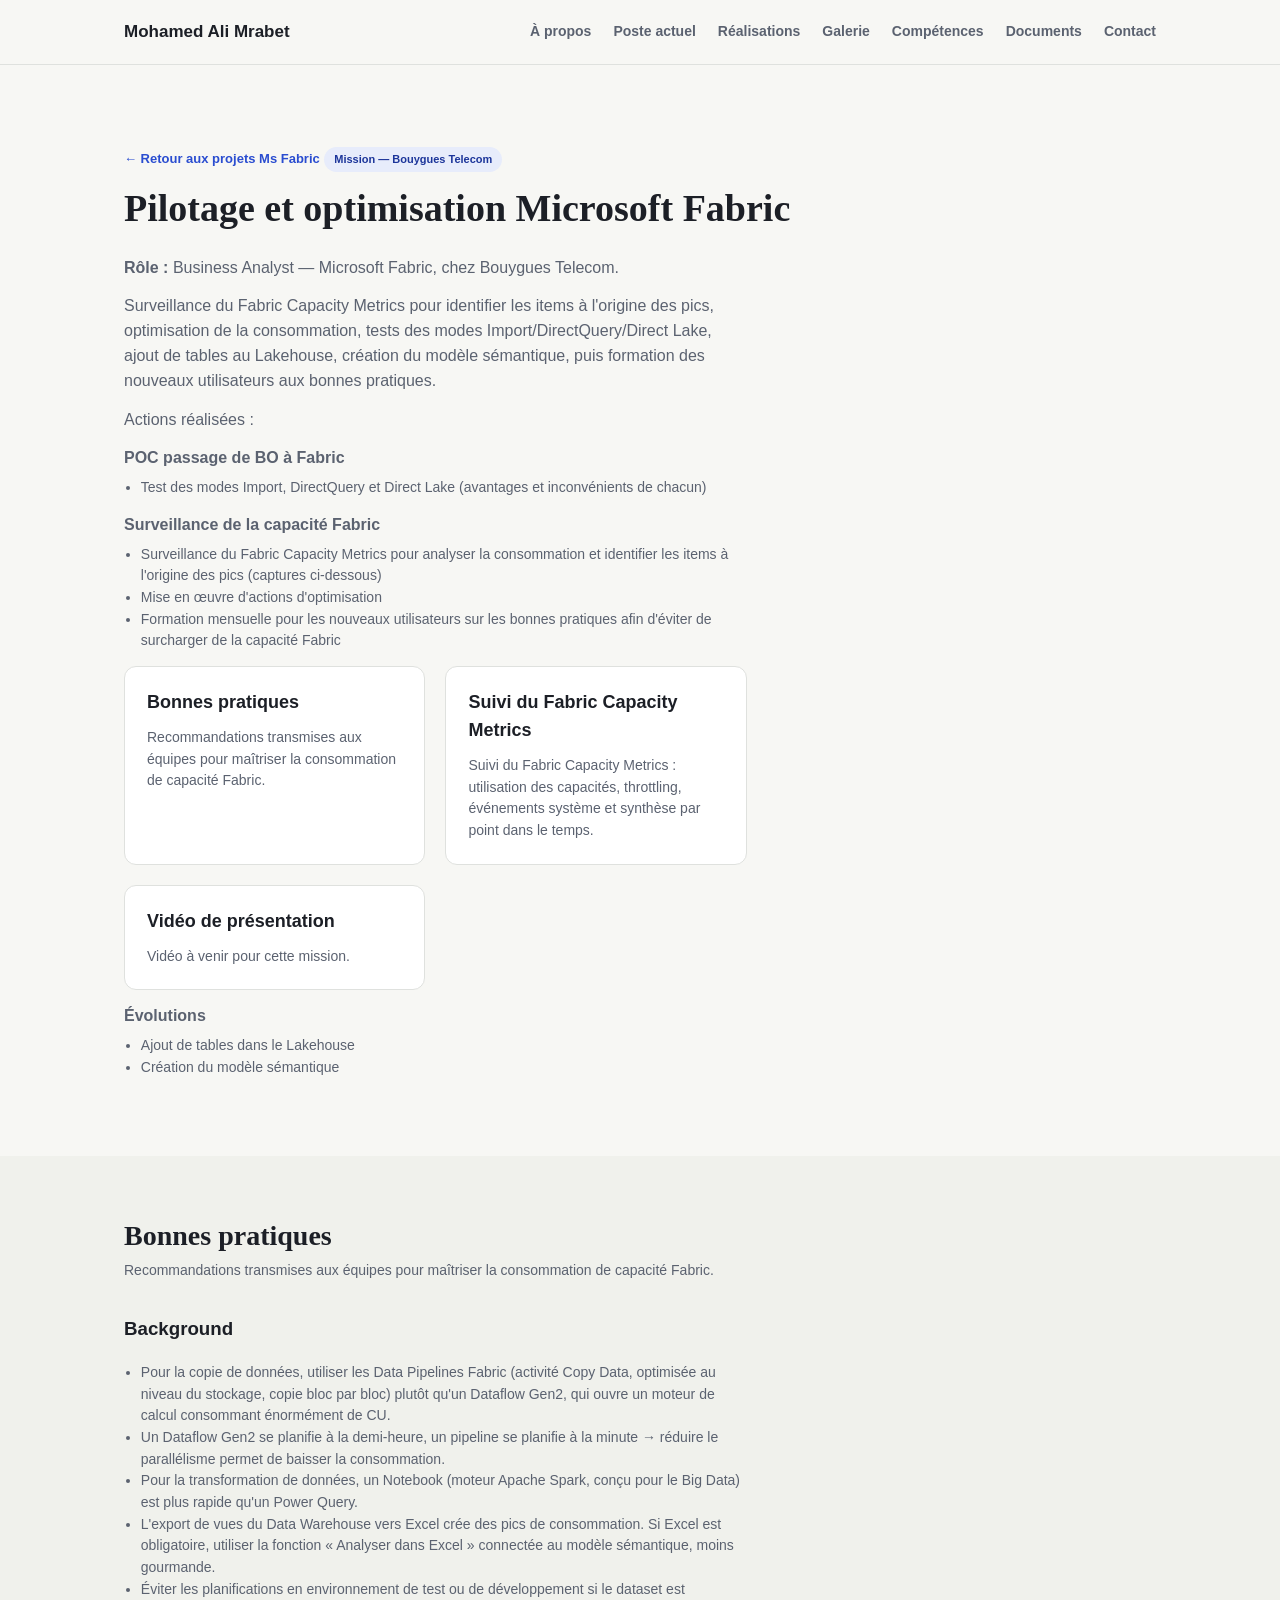
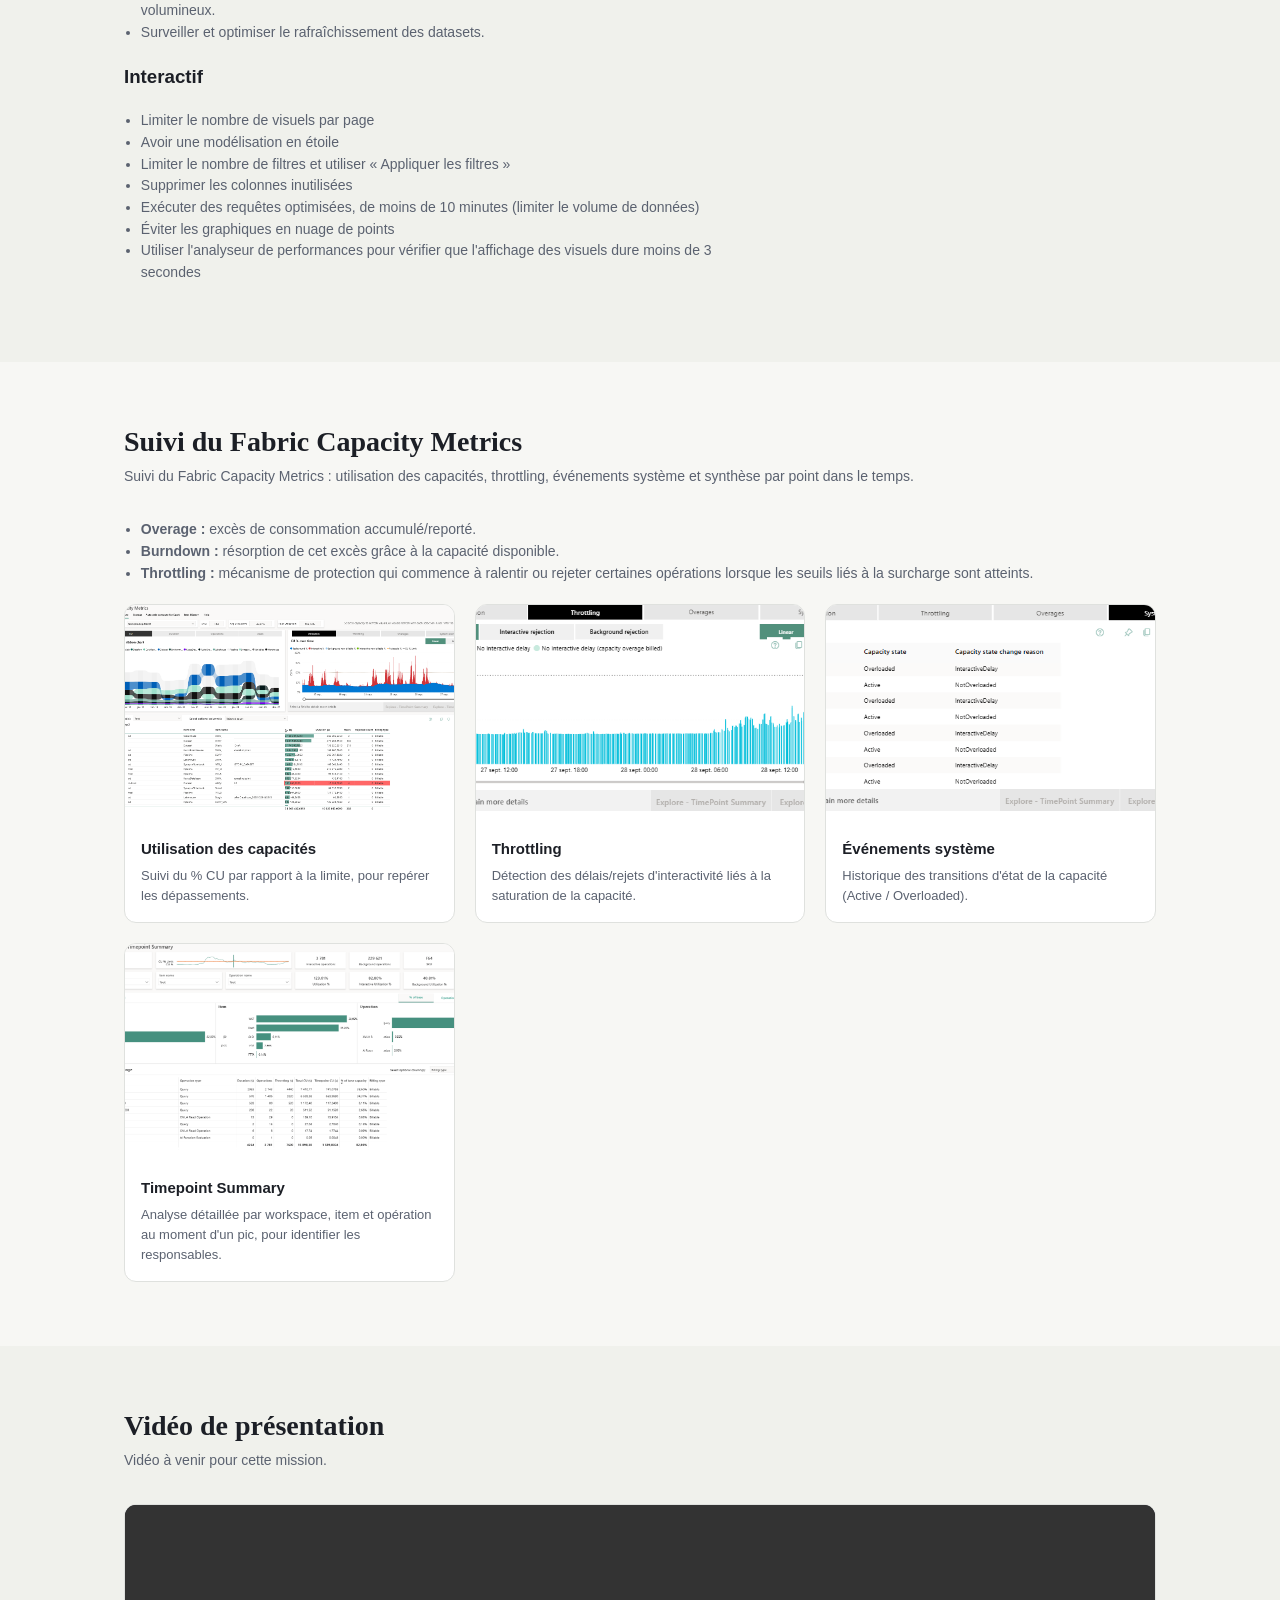
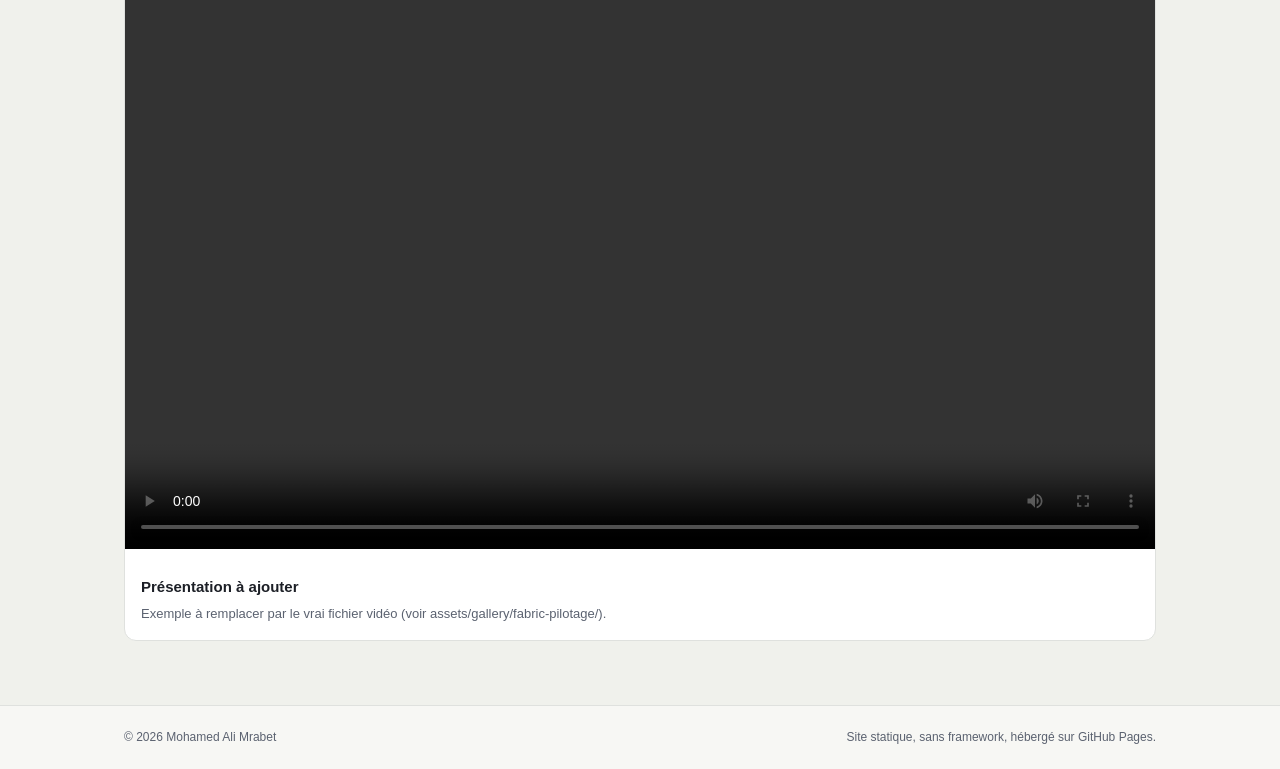
==== commit fe0b0448: "SAP BO Business Analyst: ajout de taches quotidiennes; Fabric: ajout du paragraphe de synthese de mi" ====
--- a/realisations/fabric-pilotage.html
+++ b/realisations/fabric-pilotage.html
@@ -41,6 +41,12 @@
           <p>
             <strong>Rôle :</strong> Business Analyst — Microsoft Fabric, chez Bouygues Telecom.
           </p>
+          <p>
+            Surveillance du Fabric Capacity Metrics pour identifier les items à l'origine des pics,
+            optimisation de la consommation, tests des modes Import/DirectQuery/Direct Lake, ajout
+            de tables au Lakehouse, création du modèle sémantique, puis formation des nouveaux
+            utilisateurs aux bonnes pratiques.
+          </p>
           <p>Actions réalisées :</p>
 
           <p style="font-weight:700; margin:0 0 6px;">POC passage de BO à Fabric</p>
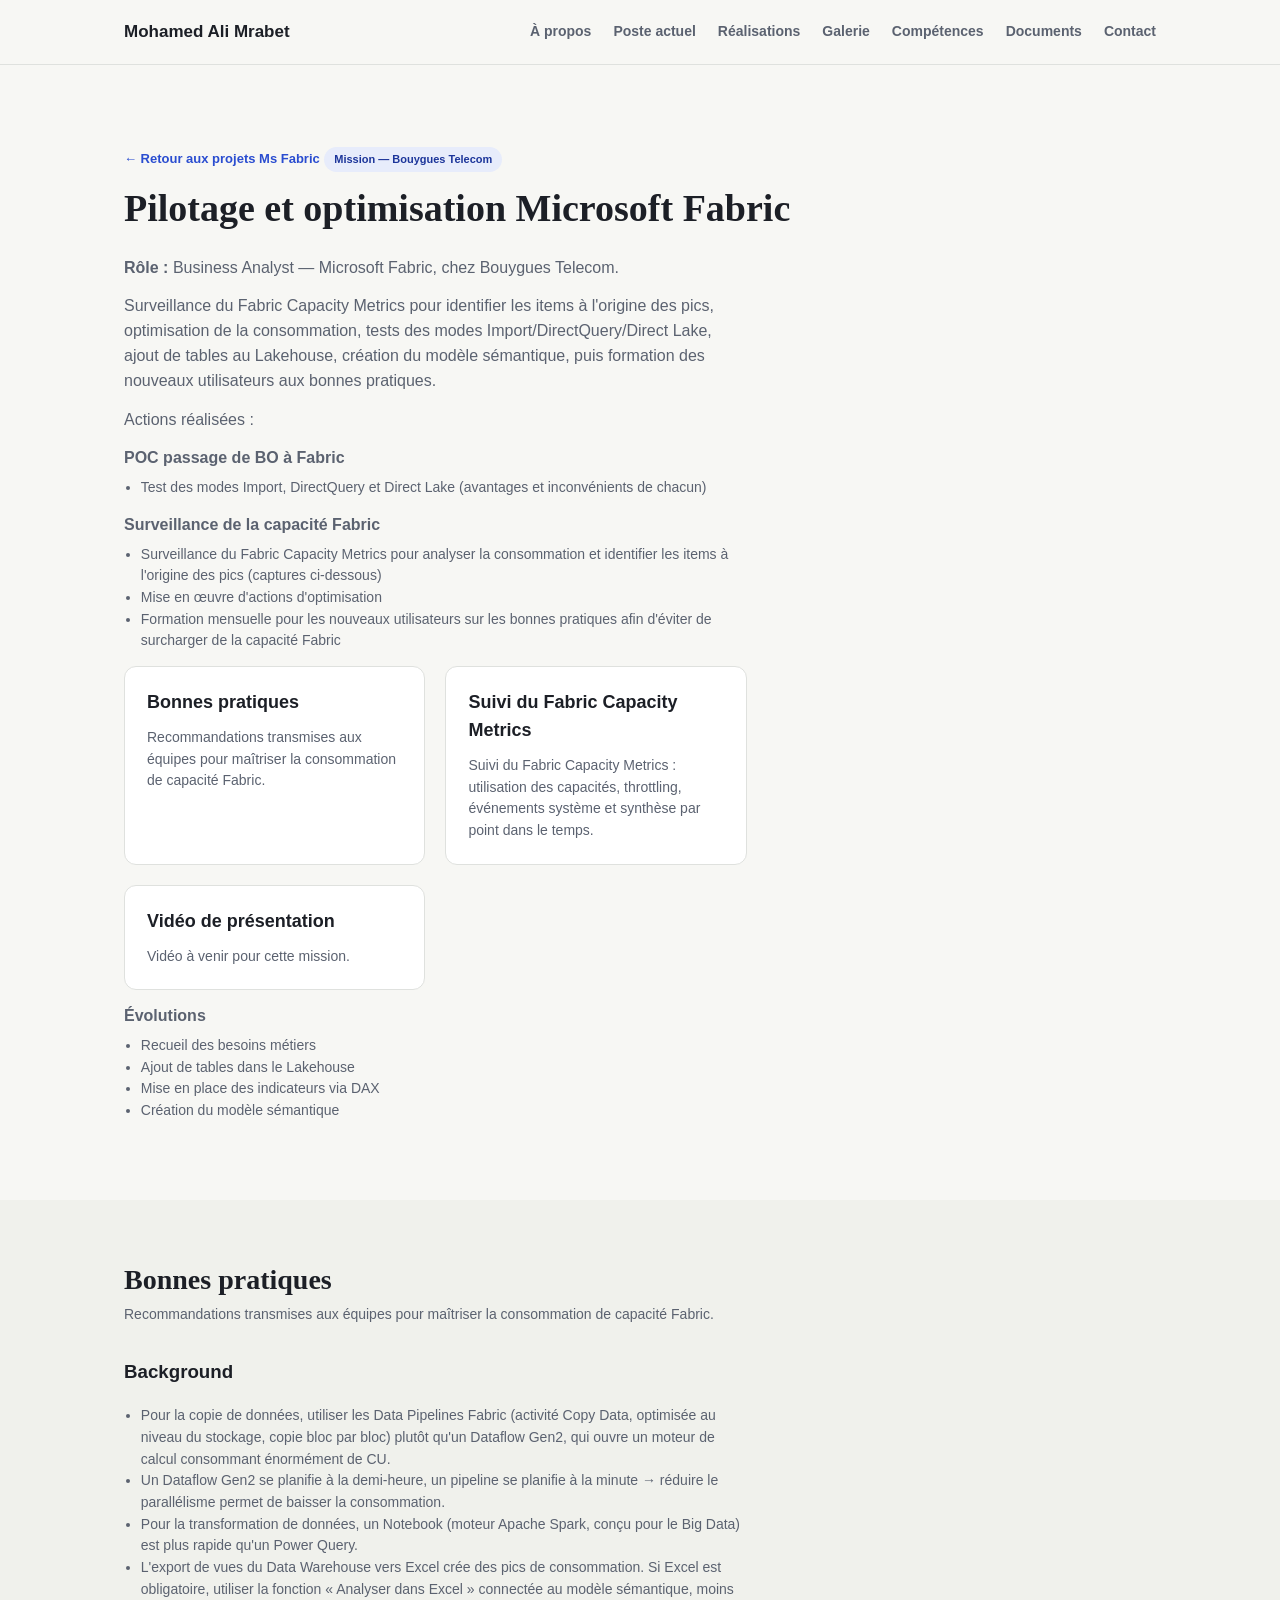
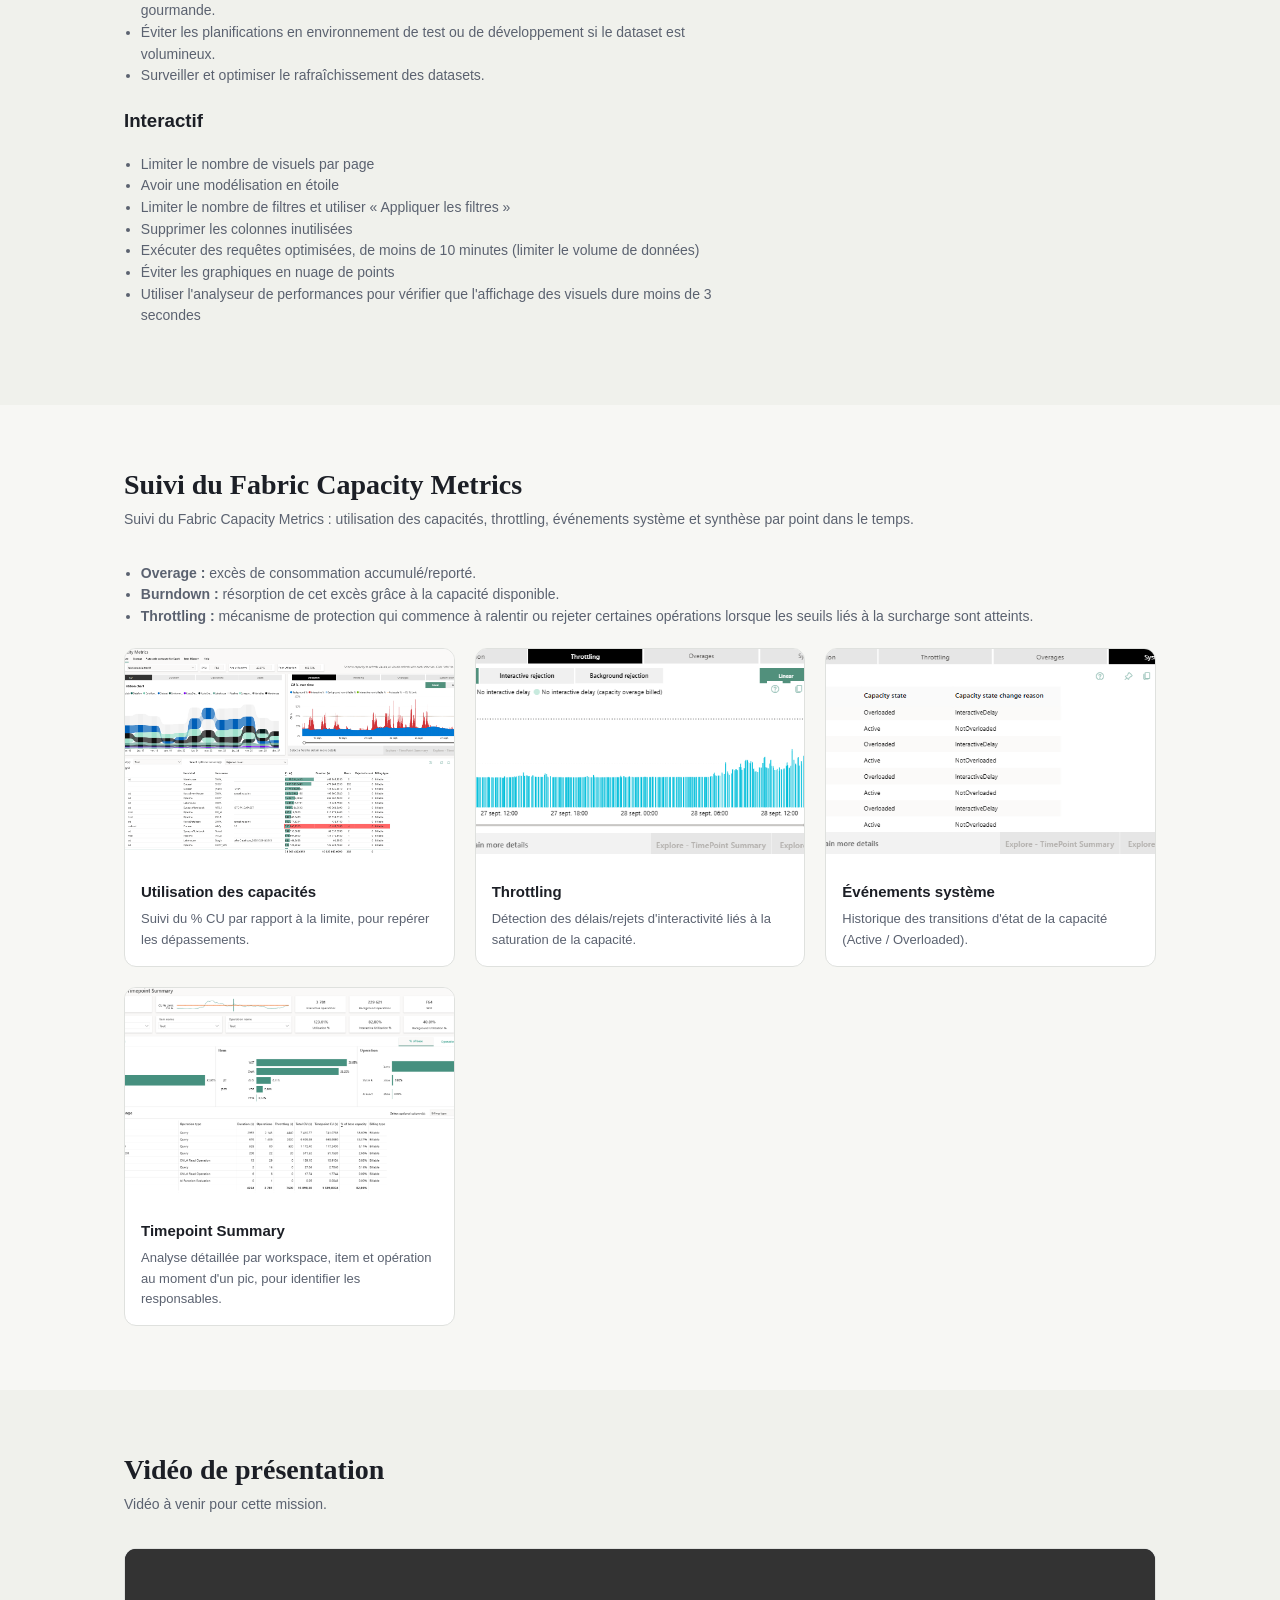
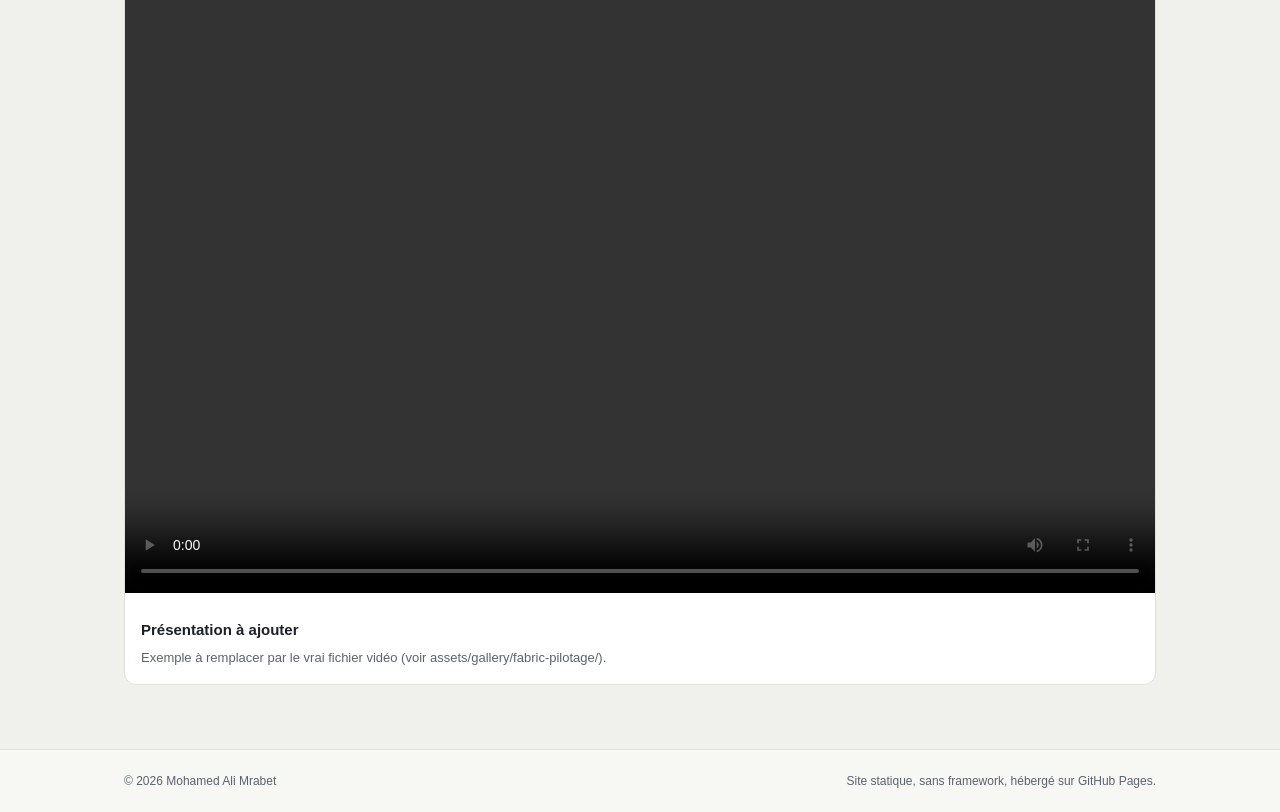
==== commit 528bf6fa: "Microsoft Fabric: complete et reordonne la liste Evolutions (recueil besoins, DAX)" ====
--- a/realisations/fabric-pilotage.html
+++ b/realisations/fabric-pilotage.html
@@ -78,7 +78,9 @@
 
           <p style="font-weight:700; margin:0 0 6px;">Évolutions</p>
           <ul style="color:var(--muted); font-size:14px; padding-left:1.2em; margin:0 0 14px;">
+            <li>Recueil des besoins métiers</li>
             <li>Ajout de tables dans le Lakehouse</li>
+            <li>Mise en place des indicateurs via DAX</li>
             <li>Création du modèle sémantique</li>
           </ul>
         </div>
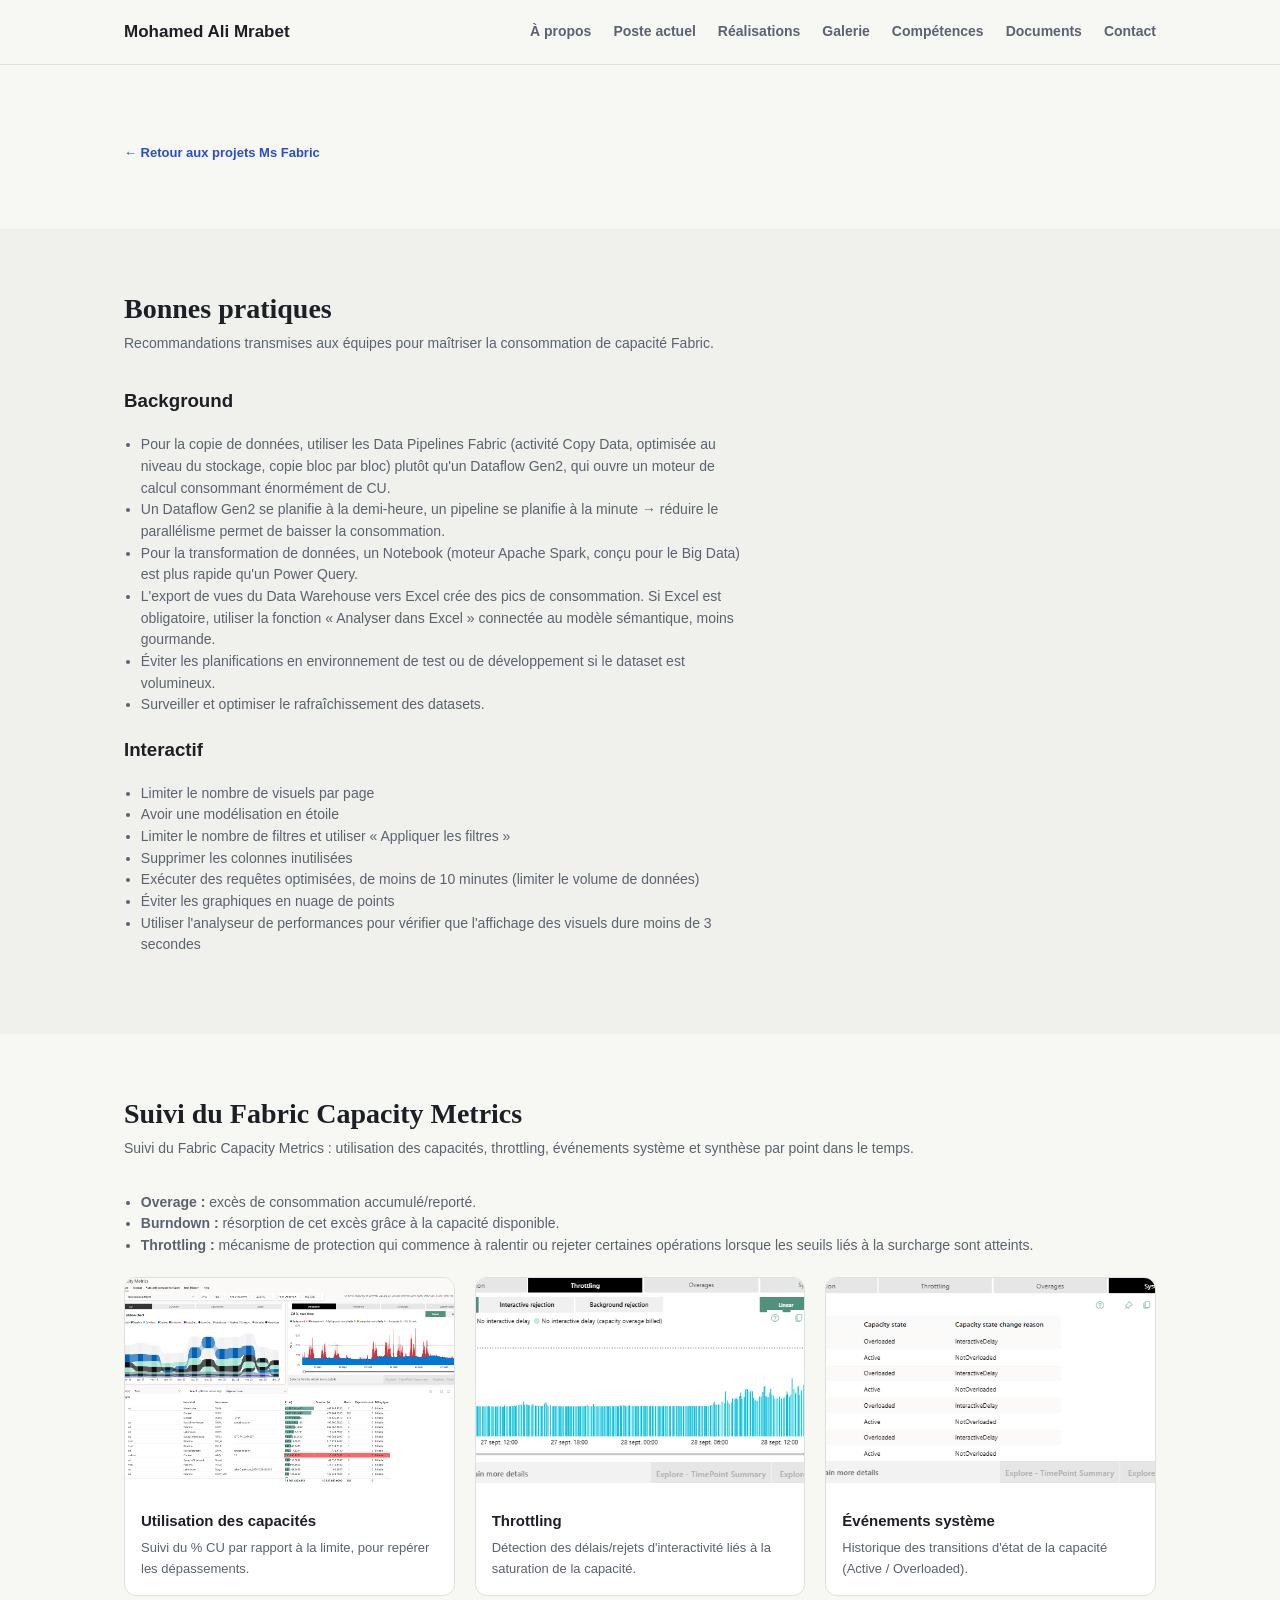
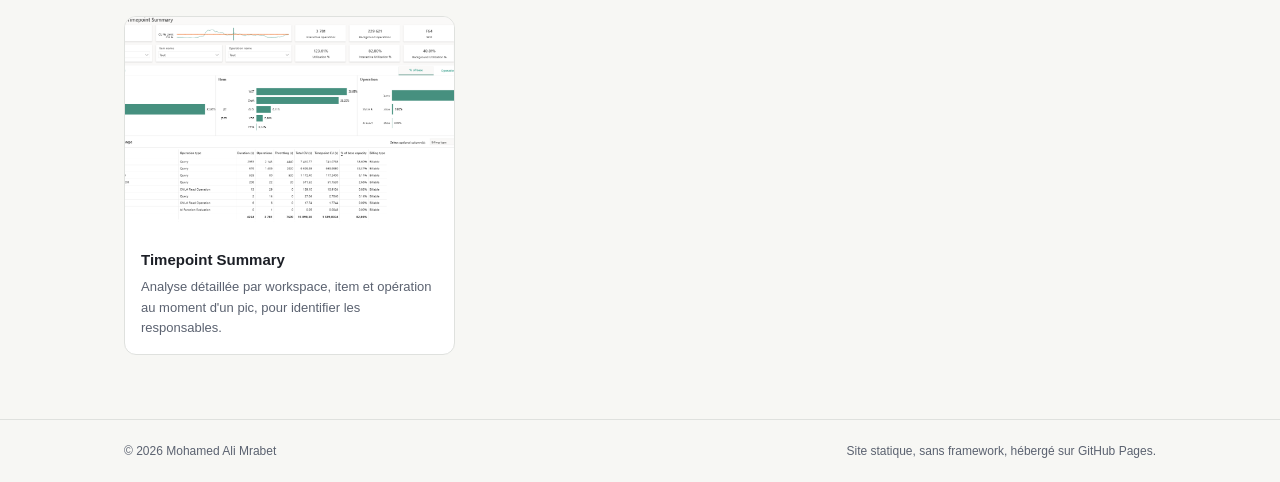
==== commit c5333712: "Fabric: retire la section video, allege fabric-pilotage.html (hub seul porte le resume), retire le l" ====
--- a/realisations/fabric-pilotage.html
+++ b/realisations/fabric-pilotage.html
@@ -32,58 +32,6 @@
     <section class="section">
       <div class="wrap">
         <a class="card-link" href="microsoft-fabric.html">← Retour aux projets Ms Fabric</a>
-        <span class="tag tag-progress" style="margin-top:18px;display:inline-block;">Mission — Bouygues Telecom</span>
-        <h1 style="font:600 clamp(26px,4vw,38px)/1.2 Georgia, 'Times New Roman', serif; margin:14px 0 24px;">
-          Pilotage et optimisation Microsoft Fabric
-        </h1>
-
-        <div class="about-text" style="max-width:70ch;">
-          <p>
-            <strong>Rôle :</strong> Business Analyst — Microsoft Fabric, chez Bouygues Telecom.
-          </p>
-          <p>
-            Surveillance du Fabric Capacity Metrics pour identifier les items à l'origine des pics,
-            optimisation de la consommation, tests des modes Import/DirectQuery/Direct Lake, ajout
-            de tables au Lakehouse, création du modèle sémantique, puis formation des nouveaux
-            utilisateurs aux bonnes pratiques.
-          </p>
-          <p>Actions réalisées :</p>
-
-          <p style="font-weight:700; margin:0 0 6px;">POC passage de BO à Fabric</p>
-          <ul style="color:var(--muted); font-size:14px; padding-left:1.2em; margin:0 0 14px;">
-            <li>Test des modes Import, DirectQuery et Direct Lake (avantages et inconvénients de chacun)</li>
-          </ul>
-
-          <p style="font-weight:700; margin:0 0 6px;">Surveillance de la capacité Fabric</p>
-          <ul style="color:var(--muted); font-size:14px; padding-left:1.2em; margin:0 0 14px;">
-            <li>Surveillance du Fabric Capacity Metrics pour analyser la consommation et identifier les items à l'origine des pics (captures ci-dessous)</li>
-            <li>Mise en œuvre d'actions d'optimisation</li>
-            <li>Formation mensuelle pour les nouveaux utilisateurs sur les bonnes pratiques afin d'éviter de surcharger de la capacité Fabric</li>
-          </ul>
-
-          <div class="card-grid" style="margin:0 0 14px;">
-            <a class="card card-clickable" href="#bonnes-pratiques">
-              <h3 style="margin-top:0;">Bonnes pratiques</h3>
-              <p>Recommandations transmises aux équipes pour maîtriser la consommation de capacité Fabric.</p>
-            </a>
-            <a class="card card-clickable" href="#suivi-capacity-metrics">
-              <h3 style="margin-top:0;">Suivi du Fabric Capacity Metrics</h3>
-              <p>Suivi du Fabric Capacity Metrics : utilisation des capacités, throttling, événements système et synthèse par point dans le temps.</p>
-            </a>
-            <a class="card card-clickable" href="#video-presentation">
-              <h3 style="margin-top:0;">Vidéo de présentation</h3>
-              <p>Vidéo à venir pour cette mission.</p>
-            </a>
-          </div>
-
-          <p style="font-weight:700; margin:0 0 6px;">Évolutions</p>
-          <ul style="color:var(--muted); font-size:14px; padding-left:1.2em; margin:0 0 14px;">
-            <li>Recueil des besoins métiers</li>
-            <li>Ajout de tables dans le Lakehouse</li>
-            <li>Mise en place des indicateurs via DAX</li>
-            <li>Création du modèle sémantique</li>
-          </ul>
-        </div>
       </div>
     </section>
 
@@ -170,24 +118,6 @@
         </div>
       </div>
     </section>
-
-    <section id="video-presentation" class="section alt">
-      <div class="wrap">
-        <h2>Vidéo de présentation</h2>
-        <p class="section-intro">Vidéo à venir pour cette mission.</p>
-        <div class="gallery-grid">
-          <article class="gallery-card card-placeholder">
-            <div class="gallery-media">
-              <video src="../assets/gallery/fabric-pilotage/presentation.mp4" controls preload="metadata"></video>
-            </div>
-            <div class="gallery-body">
-              <h3>Présentation à ajouter</h3>
-              <p>Exemple à remplacer par le vrai fichier vidéo (voir assets/gallery/fabric-pilotage/).</p>
-            </div>
-          </article>
-        </div>
-      </div>
-    </section>
   </main>
 
   <div class="lightbox" id="lightbox" hidden>
